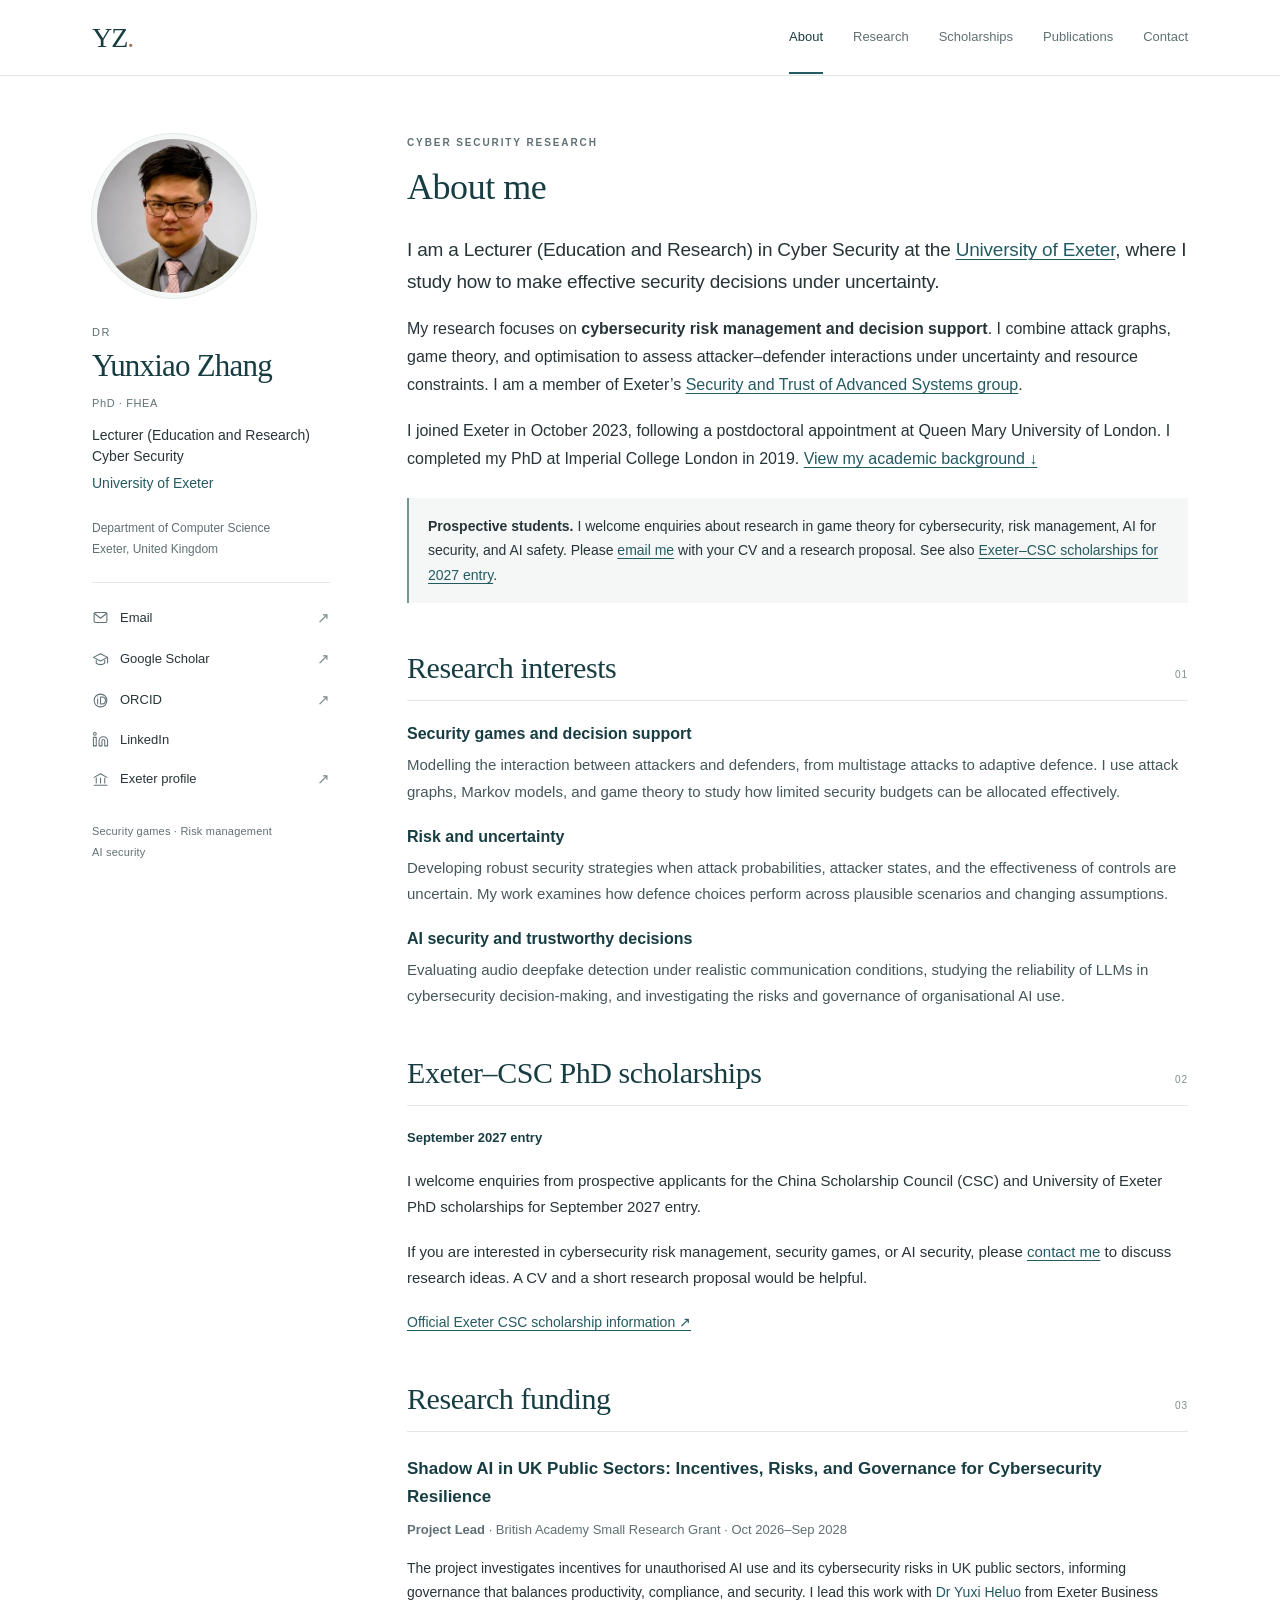
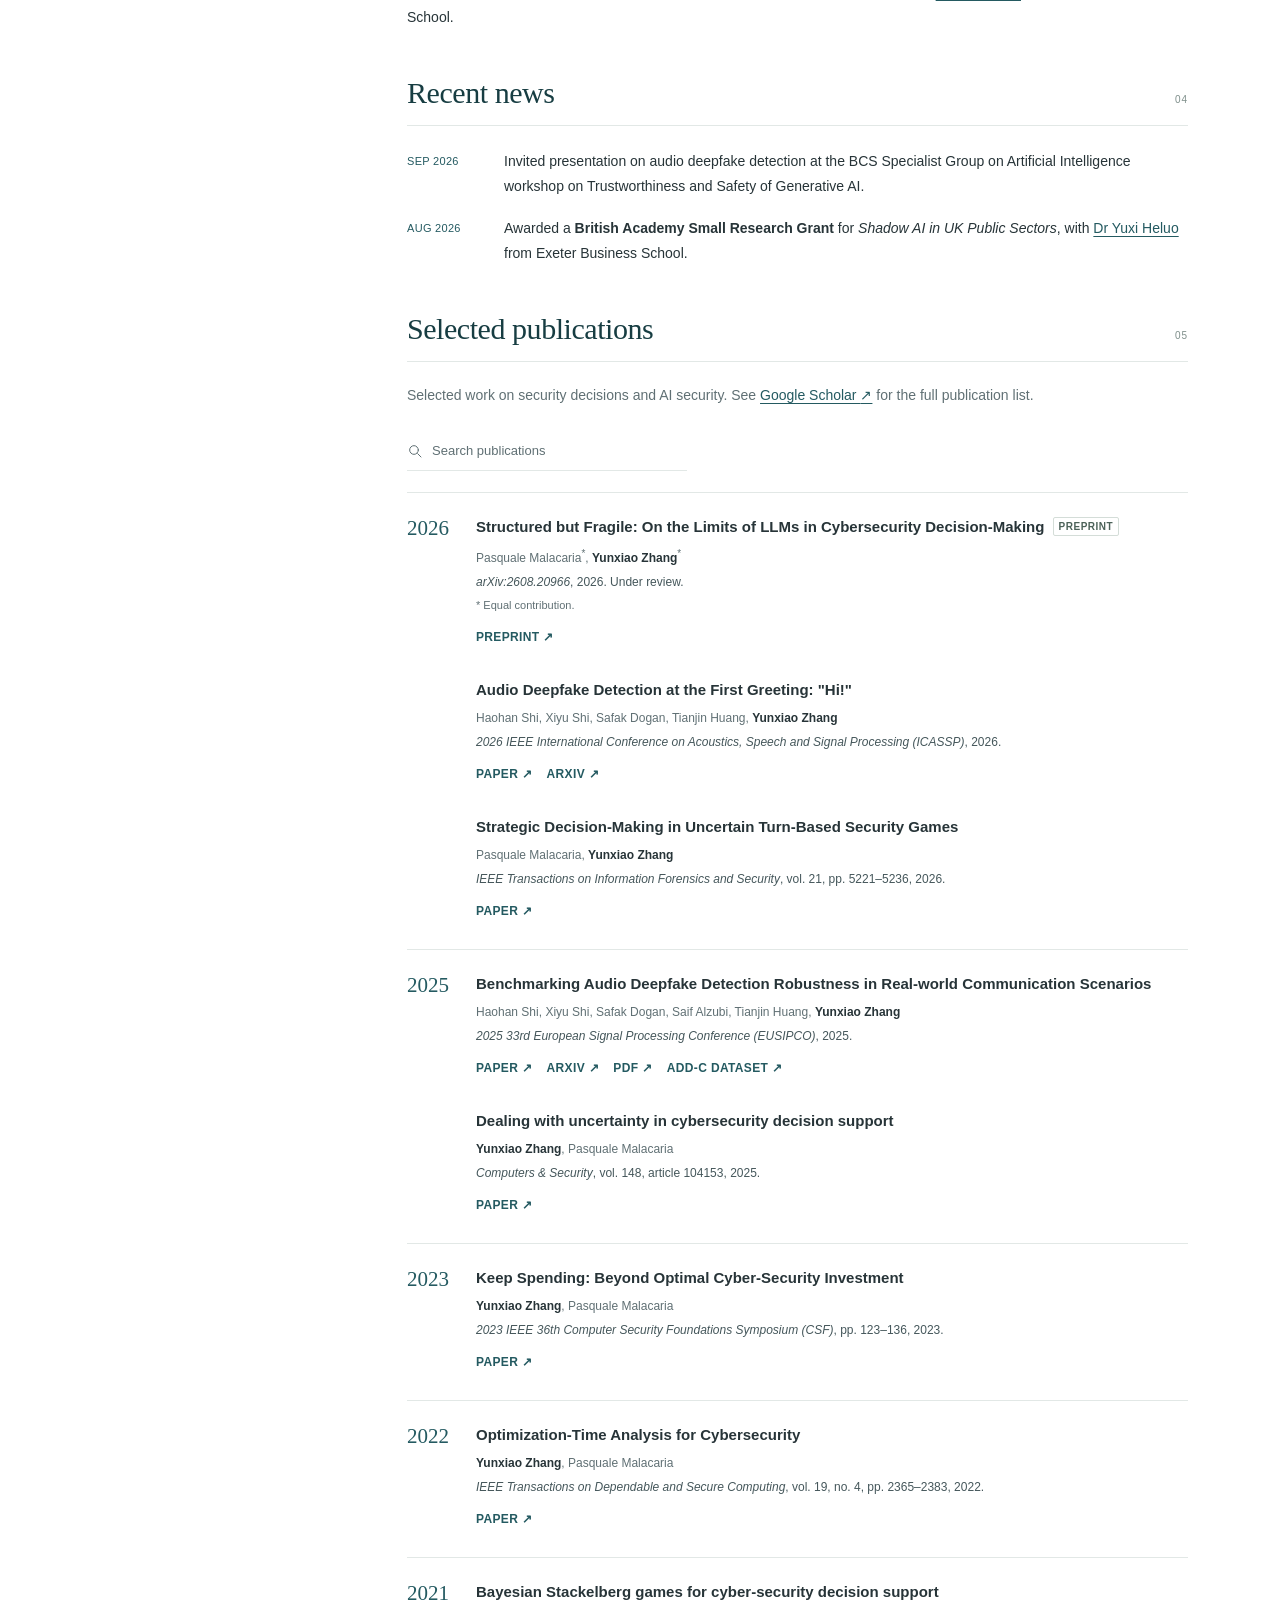
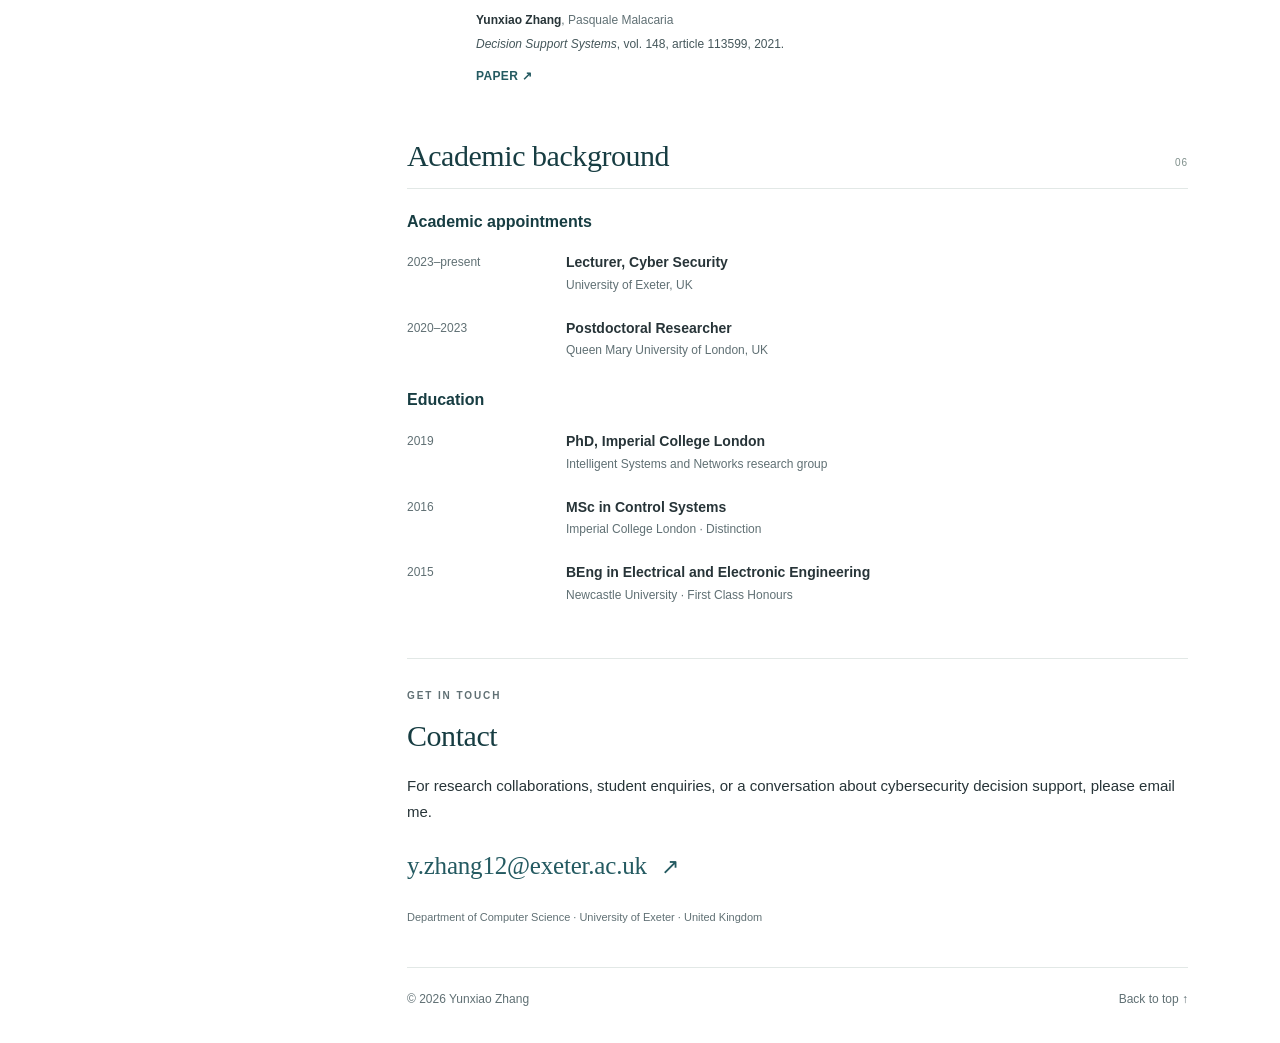
==== index.html @ 079d0d74 "update" ====
<!doctype html>
<html lang="en-GB">
<head>
  <meta charset="utf-8">
  <meta name="viewport" content="width=device-width, initial-scale=1">
  <meta name="theme-color" content="#173d42">
  <meta name="description" content="Dr Yunxiao Zhang is a Lecturer in Cyber Security at the University of Exeter. Research in security games, risk management, cybersecurity decision support, and AI security.">
  <meta property="og:title" content="Yunxiao Zhang | Cyber Security Researcher">
  <meta property="og:description" content="Security games, decision-making under uncertainty, and AI security. Lecturer in Cyber Security at the University of Exeter.">
  <meta property="og:type" content="website">
  <meta property="og:locale" content="en_GB">
  <link rel="icon" type="image/svg+xml" href="assets/favicon.svg">
  <link rel="stylesheet" href="styles.css">
  <title>Yunxiao Zhang | Cyber Security Researcher</title>
  <script type="application/ld+json">
  {"@context":"https://schema.org","@type":"Person","name":"Yunxiao Zhang","honorificPrefix":"Dr","honorificSuffix":"PhD, FHEA","jobTitle":"Lecturer (Education and Research), Cyber Security","affiliation":{"@type":"CollegeOrUniversity","name":"University of Exeter"},"sameAs":["https://experts.exeter.ac.uk/41641-yunxiao-zhang","https://scholar.google.com/citations?user=fUP41BQAAAAJ&hl=en","https://orcid.org/0000-0002-0090-1330","https://www.linkedin.com/in/yunxiao-zhang-85390817b/"]}
  </script>
  <script src="site.js" defer></script>
</head>
<body id="top">
  <a class="skip-link" href="#main">Skip to content</a>
  <header class="site-header">
    <div class="header-inner">
      <a class="wordmark" href="#top" aria-label="Yunxiao Zhang, home">YZ<span aria-hidden="true">.</span></a>
      <nav class="main-nav" aria-label="Main navigation">
        <a href="#about" aria-current="location">About</a>
        <a href="#research">Research</a>
        <a href="#scholarships">Scholarships</a>
        <a href="#publications">Publications</a>
        <a href="#contact">Contact</a>
      </nav>
    </div>
  </header>

  <div class="page-layout">
    <aside class="profile" aria-label="Researcher profile">
      <div class="profile-identity">
        <img class="portrait" src="assets/yunxiao-zhang.webp" alt="Portrait of Dr Yunxiao Zhang" width="180" height="180" fetchpriority="high">
        <div>
          <p class="honorific">Dr</p>
          <h1>Yunxiao Zhang</h1>
          <p class="credentials">PhD · FHEA</p>
          <p class="role">Lecturer (Education and Research)<br>Cyber Security</p>
          <p class="affiliation"><a href="https://www.exeter.ac.uk/">University of Exeter</a></p>
        </div>
      </div>
      <p class="profile-department">Department of Computer Science<br>Exeter, United Kingdom</p>
      <div class="profile-links">
        <a href="mailto:y.zhang12@exeter.ac.uk"><svg aria-hidden="true" viewBox="0 0 24 24"><rect x="3" y="5" width="18" height="14" rx="2"/><path d="m3 6 9 7 9-7"/></svg><span>Email</span><span class="link-arrow" aria-hidden="true">↗</span></a>
        <a href="https://scholar.google.com/citations?user=fUP41BQAAAAJ&amp;hl=en"><svg aria-hidden="true" viewBox="0 0 24 24"><path d="m2 9 10-5 10 5-10 5-10-5Zm4 2v6c3 3 9 3 12 0v-6M22 9v8"/></svg><span>Google Scholar</span><span class="link-arrow" aria-hidden="true">↗</span></a>
        <a href="https://orcid.org/0000-0002-0090-1330"><svg aria-hidden="true" viewBox="0 0 24 24"><circle cx="12" cy="12" r="9"/><path d="M8 10v7m0-10v.1M12 7h2a5 5 0 0 1 0 10h-2V7Z"/></svg><span>ORCID</span><span class="link-arrow" aria-hidden="true">↗</span></a>
        <a href="https://www.linkedin.com/in/yunxiao-zhang-85390817b/"><svg aria-hidden="true" viewBox="0 0 24 24"><path d="M16 8a6 6 0 0 1 6 6v7h-4v-7a2 2 0 0 0-4 0v7h-4v-7a6 6 0 0 1 6-6Z"/><rect x="2" y="9" width="4" height="12"/><circle cx="4" cy="4" r="2"/></svg><span>LinkedIn</span></a>
        <a href="https://experts.exeter.ac.uk/41641-yunxiao-zhang"><svg aria-hidden="true" viewBox="0 0 24 24"><path d="m3 9 9-5 9 5M3 20h18M6 10v7m6-7v7m6-7v7"/></svg><span>Exeter profile</span><span class="link-arrow" aria-hidden="true">↗</span></a>
      </div>
      <p class="profile-note">Security games · Risk management<br>AI security</p>
    </aside>

    <main id="main">
      <section id="about" class="section about-section" aria-labelledby="about-title">
        <p class="eyebrow">Cyber security research</p>
        <h2 id="about-title">About me</h2>
        <p class="intro">I am a Lecturer (Education and Research) in Cyber Security at the <a href="https://www.exeter.ac.uk/">University of Exeter</a>, where I study how to make effective security decisions under uncertainty.</p>
        <p>My research focuses on <strong>cybersecurity risk management and decision support</strong>. I combine attack graphs, game theory, and optimisation to assess attacker–defender interactions under uncertainty and resource constraints. I am a member of Exeter’s <a href="https://computerscience.exeter.ac.uk/cyber-security/">Security and Trust of Advanced Systems group</a>.</p>
        <p>I joined Exeter in October 2023, following a postdoctoral appointment at Queen Mary University of London. I completed my PhD at Imperial College London in 2019. <a href="#background">View my academic background <span aria-hidden="true">↓</span></a></p>
        <p class="student-note"><strong>Prospective students.</strong> I welcome enquiries about research in game theory for cybersecurity, risk management, AI for security, and AI safety. Please <a href="mailto:y.zhang12@exeter.ac.uk">email me</a> with your CV and a research proposal. See also <a href="#scholarships">Exeter–CSC scholarships for 2027 entry</a>.</p>
      </section>

      <section id="research" class="section" aria-labelledby="research-title">
        <div class="section-heading"><h2 id="research-title">Research interests</h2><span class="section-number" aria-hidden="true">01</span></div>
        <div class="research-item">
          <h3>Security games and decision support</h3>
          <p>Modelling the interaction between attackers and defenders, from multistage attacks to adaptive defence. I use attack graphs, Markov models, and game theory to study how limited security budgets can be allocated effectively.</p>
        </div>
        <div class="research-item">
          <h3>Risk and uncertainty</h3>
          <p>Developing robust security strategies when attack probabilities, attacker states, and the effectiveness of controls are uncertain. My work examines how defence choices perform across plausible scenarios and changing assumptions.</p>
        </div>
        <div class="research-item">
          <h3>AI security and trustworthy decisions</h3>
          <p>Evaluating audio deepfake detection under realistic communication conditions, studying the reliability of LLMs in cybersecurity decision-making, and investigating the risks and governance of organisational AI use.</p>
        </div>
      </section>

      <section id="scholarships" class="section" aria-labelledby="scholarships-title">
        <div class="section-heading"><h2 id="scholarships-title">Exeter–CSC PhD scholarships</h2><span class="section-number" aria-hidden="true">02</span></div>
        <p class="scholarship-status"><strong>September 2027 entry</strong></p>
        <p>I welcome enquiries from prospective applicants for the China Scholarship Council (CSC) and University of Exeter PhD scholarships for September 2027 entry.</p>
        <p>If you are interested in cybersecurity risk management, security games, or AI security, please <a href="mailto:y.zhang12@exeter.ac.uk">contact me</a> to discuss research ideas. A CV and a short research proposal would be helpful.</p>
        <p><a class="scholarship-link" href="https://www.exeter.ac.uk/study/pg-research/csc-scholarships/">Official Exeter CSC scholarship information <span aria-hidden="true">↗</span></a></p>
      </section>

      <section id="funding" class="section" aria-labelledby="funding-title">
        <div class="section-heading"><h2 id="funding-title">Research funding</h2><span class="section-number" aria-hidden="true">03</span></div>
        <article class="funding-project">
          <h3>Shadow AI in UK Public Sectors: Incentives, Risks, and Governance for Cybersecurity Resilience</h3>
          <p class="funding-role"><strong>Project Lead</strong> · British Academy Small Research Grant · Oct 2026–Sep 2028</p>
          <p>The project investigates incentives for unauthorised AI use and its cybersecurity risks in UK public sectors, informing governance that balances productivity, compliance, and security. I lead this work with <a href="https://experts.exeter.ac.uk/42926-yuxi-heluo">Dr Yuxi Heluo</a> from Exeter Business School.</p>
        </article>
      </section>

      <section id="news" class="section" aria-labelledby="news-title">
        <div class="section-heading"><h2 id="news-title">Recent news</h2><span class="section-number" aria-hidden="true">04</span></div>
        <ul class="news-list">
          <li><time datetime="2026-09">Sep 2026</time><p>Invited presentation on audio deepfake detection at the BCS Specialist Group on Artificial Intelligence workshop on Trustworthiness and Safety of Generative AI.</p></li>
          <li><time datetime="2026-08">Aug 2026</time><p>Awarded a <strong>British Academy Small Research Grant</strong> for <em>Shadow AI in UK Public Sectors</em>, with <a href="https://experts.exeter.ac.uk/42926-yuxi-heluo">Dr Yuxi Heluo</a> from Exeter Business School.</p></li>
        </ul>
      </section>

      <section id="publications" class="section" aria-labelledby="publications-title">
        <div class="section-heading"><h2 id="publications-title">Selected publications</h2><span class="section-number" aria-hidden="true">05</span></div>
        <p class="section-intro">Selected work on security decisions and AI security. See <a href="https://scholar.google.com/citations?user=fUP41BQAAAAJ&amp;hl=en">Google Scholar <span aria-hidden="true">↗</span></a> for the full publication list.</p>
        <div class="publication-tools" hidden>
          <label class="publication-search"><svg aria-hidden="true" viewBox="0 0 24 24"><circle cx="10.5" cy="10.5" r="6.5"/><path d="m16 16 5 5"/></svg><span class="sr-only">Search publications</span><input id="publication-search" type="search" placeholder="Search publications" autocomplete="off"></label>
        </div>
        <p id="publication-status" class="sr-only" role="status" aria-live="polite"></p>
        <div id="publication-list">
          <!-- PUBLICATIONS_START -->
          <div class="publication-year" aria-labelledby="year-2026">
            <h3 id="year-2026">2026</h3>
            <div class="year-papers">
            <article class="publication" data-topics="decisions ai">
              <h4><a href="https://arxiv.org/abs/2608.20966">Structured but Fragile: On the Limits of LLMs in Cybersecurity Decision-Making</a> <span class="preprint-label">Preprint</span></h4>
              <p>Pasquale Malacaria<sup aria-label="equal contribution">*</sup>, <strong>Yunxiao Zhang</strong><sup aria-label="equal contribution">*</sup></p>
              <p class="venue"><em>arXiv:2608.20966</em>, 2026. Under review.</p>
              <p class="contribution-note">* Equal contribution.</p>
              <div class="publication-links"><a href="https://arxiv.org/abs/2608.20966">Preprint <span aria-hidden="true">↗</span></a></div>
            </article>
            <article class="publication" data-topics="ai">
              <h4><a href="https://doi.org/10.1109/ICASSP55912.2026.11463587">Audio Deepfake Detection at the First Greeting: &quot;Hi!&quot;</a></h4>
              <p>Haohan Shi, Xiyu Shi, Safak Dogan, Tianjin Huang, <strong>Yunxiao Zhang</strong></p>
              <p class="venue"><em>2026 IEEE International Conference on Acoustics, Speech and Signal Processing (ICASSP)</em>, 2026.</p>
              <div class="publication-links"><a href="https://doi.org/10.1109/ICASSP55912.2026.11463587">Paper <span aria-hidden="true">↗</span></a><a href="https://arxiv.org/abs/2601.19573">arXiv <span aria-hidden="true">↗</span></a></div>
            </article>
            <article class="publication" data-topics="decisions">
              <h4><a href="https://doi.org/10.1109/TIFS.2026.3698586">Strategic Decision-Making in Uncertain Turn-Based Security Games</a></h4>
              <p>Pasquale Malacaria, <strong>Yunxiao Zhang</strong></p>
              <p class="venue"><em>IEEE Transactions on Information Forensics and Security</em>, vol. 21, pp. 5221–5236, 2026.</p>
              <div class="publication-links"><a href="https://doi.org/10.1109/TIFS.2026.3698586">Paper <span aria-hidden="true">↗</span></a></div>
            </article>
            </div>
          </div>
          <div class="publication-year" aria-labelledby="year-2025">
            <h3 id="year-2025">2025</h3>
            <div class="year-papers">
            <article class="publication" data-topics="ai">
              <h4><a href="https://doi.org/10.23919/EUSIPCO63237.2025.11226601">Benchmarking Audio Deepfake Detection Robustness in Real-world Communication Scenarios</a></h4>
              <p>Haohan Shi, Xiyu Shi, Safak Dogan, Saif Alzubi, Tianjin Huang, <strong>Yunxiao Zhang</strong></p>
              <p class="venue"><em>2025 33rd European Signal Processing Conference (EUSIPCO)</em>, 2025.</p>
              <div class="publication-links"><a href="https://doi.org/10.23919/EUSIPCO63237.2025.11226601">Paper <span aria-hidden="true">↗</span></a><a href="https://arxiv.org/abs/2504.12423">arXiv <span aria-hidden="true">↗</span></a><a href="https://eusipco2025.org/wp-content/uploads/pdfs/0000566.pdf">PDF <span aria-hidden="true">↗</span></a><a href="https://www.kaggle.com/datasets/anthoneys/add-caudio-deepfake-detection-communication">ADD-C dataset <span aria-hidden="true">↗</span></a></div>
            </article>
            <article class="publication" data-topics="decisions">
              <h4><a href="https://doi.org/10.1016/j.cose.2024.104153">Dealing with uncertainty in cybersecurity decision support</a></h4>
              <p><strong>Yunxiao Zhang</strong>, Pasquale Malacaria</p>
              <p class="venue"><em>Computers &amp; Security</em>, vol. 148, article 104153, 2025.</p>
              <div class="publication-links"><a href="https://doi.org/10.1016/j.cose.2024.104153">Paper <span aria-hidden="true">↗</span></a></div>
            </article>
            </div>
          </div>
          <div class="publication-year" aria-labelledby="year-2023">
            <h3 id="year-2023">2023</h3>
            <div class="year-papers">
            <article class="publication" data-topics="decisions">
              <h4><a href="https://doi.org/10.1109/CSF57540.2023.00024">Keep Spending: Beyond Optimal Cyber-Security Investment</a></h4>
              <p><strong>Yunxiao Zhang</strong>, Pasquale Malacaria</p>
              <p class="venue"><em>2023 IEEE 36th Computer Security Foundations Symposium (CSF)</em>, pp. 123–136, 2023.</p>
              <div class="publication-links"><a href="https://doi.org/10.1109/CSF57540.2023.00024">Paper <span aria-hidden="true">↗</span></a></div>
            </article>
            </div>
          </div>
          <div class="publication-year" aria-labelledby="year-2022">
            <h3 id="year-2022">2022</h3>
            <div class="year-papers">
            <article class="publication" data-topics="decisions">
              <h4><a href="https://doi.org/10.1109/TDSC.2021.3055981">Optimization-Time Analysis for Cybersecurity</a></h4>
              <p><strong>Yunxiao Zhang</strong>, Pasquale Malacaria</p>
              <p class="venue"><em>IEEE Transactions on Dependable and Secure Computing</em>, vol. 19, no. 4, pp. 2365–2383, 2022.</p>
              <div class="publication-links"><a href="https://doi.org/10.1109/TDSC.2021.3055981">Paper <span aria-hidden="true">↗</span></a></div>
            </article>
            </div>
          </div>
          <div class="publication-year" aria-labelledby="year-2021">
            <h3 id="year-2021">2021</h3>
            <div class="year-papers">
            <article class="publication" data-topics="decisions">
              <h4><a href="https://doi.org/10.1016/j.dss.2021.113599">Bayesian Stackelberg games for cyber-security decision support</a></h4>
              <p><strong>Yunxiao Zhang</strong>, Pasquale Malacaria</p>
              <p class="venue"><em>Decision Support Systems</em>, vol. 148, article 113599, 2021.</p>
              <div class="publication-links"><a href="https://doi.org/10.1016/j.dss.2021.113599">Paper <span aria-hidden="true">↗</span></a></div>
            </article>
            </div>
          </div>
          <!-- PUBLICATIONS_END -->
        </div>
        <p id="publication-empty" class="empty-state" hidden>No publications match your search. Try another term.</p>
      </section>

      <section id="background" class="section" aria-labelledby="background-title">
        <div class="section-heading"><h2 id="background-title">Academic background</h2><span class="section-number" aria-hidden="true">06</span></div>
        <h3 class="background-subheading">Academic appointments</h3>
        <dl class="academic-timeline">
          <div><dt>2023–present</dt><dd><strong>Lecturer, Cyber Security</strong><span>University of Exeter, UK</span></dd></div>
          <div><dt>2020–2023</dt><dd><strong>Postdoctoral Researcher</strong><span>Queen Mary University of London, UK</span></dd></div>
        </dl>
        <h3 class="background-subheading">Education</h3>
        <dl class="academic-timeline">
          <div><dt>2019</dt><dd><strong>PhD, Imperial College London</strong><span>Intelligent Systems and Networks research group</span></dd></div>
          <div><dt>2016</dt><dd><strong>MSc in Control Systems</strong><span>Imperial College London · Distinction</span></dd></div>
          <div><dt>2015</dt><dd><strong>BEng in Electrical and Electronic Engineering</strong><span>Newcastle University · First Class Honours</span></dd></div>
        </dl>
      </section>

      <section id="contact" class="section contact-section" aria-labelledby="contact-title">
        <p class="eyebrow">Get in touch</p>
        <h2 id="contact-title">Contact</h2>
        <p>For research collaborations, student enquiries, or a conversation about cybersecurity decision support, please email me.</p>
        <a class="contact-email" href="mailto:y.zhang12@exeter.ac.uk">y.zhang12@exeter.ac.uk <span aria-hidden="true">↗</span></a>
        <p class="contact-location">Department of Computer Science · University of Exeter · United Kingdom</p>
      </section>
      <footer class="site-footer"><span>© 2026 Yunxiao Zhang</span><a href="#top">Back to top <span aria-hidden="true">↑</span></a></footer>
    </main>
  </div>
</body>
</html>
---- styles.css ----
:root{--ink:#273438;--muted:#607074;--accent:#245a61;--accent-dark:#173d42;--paper:#fff;--soft:#f4f7f6;--line:#e2e8e6;--serif:Georgia,"Times New Roman",serif;--sans:Inter,-apple-system,BlinkMacSystemFont,"Segoe UI",sans-serif;--header-height:76px}
*{box-sizing:border-box}html{scroll-behavior:smooth;scroll-padding-top:110px}body{margin:0;background:var(--paper);color:var(--ink);font-family:var(--sans);font-size:16px;line-height:1.75;-webkit-font-smoothing:antialiased}a{color:var(--accent);text-decoration-thickness:1px;text-underline-offset:3px}a:hover{color:var(--accent-dark);text-decoration:underline}button,input{font:inherit}button{cursor:pointer}a:focus-visible,button:focus-visible,input:focus-visible{outline:3px solid #bd7243;outline-offset:4px;border-radius:3px}svg{width:19px;height:19px;fill:none;stroke:currentColor;stroke-width:1.5;stroke-linecap:round;stroke-linejoin:round;flex-shrink:0}p{margin:0 0 18px}strong{font-weight:600}h1,h2,h3{color:var(--accent-dark);line-height:1.3}h1,h2{font-family:var(--serif);font-weight:400}h1{font-size:31px;letter-spacing:-.8px;margin:0 0 12px}h2{font-size:30px;letter-spacing:-.45px;margin:0}h3{font-size:16px;font-weight:600;margin:0 0 7px}::selection{background:#dbe9e3;color:var(--accent-dark)}[hidden]{display:none!important}.sr-only{position:absolute;width:1px;height:1px;padding:0;margin:-1px;overflow:hidden;clip:rect(0,0,0,0);white-space:nowrap;border:0}.skip-link{position:fixed;top:10px;left:20px;z-index:20;padding:8px 14px;background:#fff;transform:translateY(-160%);box-shadow:0 1px 6px #aaa}.skip-link:focus{transform:translateY(0)}
.site-header{height:var(--header-height);border-bottom:1px solid var(--line);background:rgba(255,255,255,.97);position:sticky;top:0;z-index:10}.header-inner{max-width:1160px;padding:0 32px;margin:auto;display:flex;align-items:center;justify-content:space-between;height:100%}.wordmark{font-family:var(--serif);font-size:28px;color:var(--accent-dark);text-decoration:none;letter-spacing:-1px}.wordmark span{color:#a57553}.main-nav{display:flex;gap:30px;height:100%;align-items:center}.main-nav a{font-size:13px;font-weight:500;color:var(--muted);text-decoration:none;position:relative;padding:8px 0}.main-nav a:hover,.main-nav a[aria-current]{color:var(--accent-dark)}.main-nav a[aria-current]::after{content:"";position:absolute;bottom:-17px;left:0;right:0;height:2px;background:var(--accent)}
.page-layout{max-width:1160px;padding:58px 32px 0;margin:auto;display:grid;grid-template-columns:238px minmax(0,1fr);column-gap:77px;align-items:start}.profile{position:sticky;top:122px}.portrait{display:block;width:164px;height:164px;object-fit:cover;border-radius:50%;margin:0 0 25px;border:5px solid var(--soft);outline:1px solid var(--line)}.honorific{text-transform:uppercase;letter-spacing:1.6px;font-size:11px;color:var(--muted);margin:0 0 4px}.role{font-size:14px;line-height:1.55;margin:0 0 3px;font-weight:500}.affiliation{font-size:14px;margin:0}.affiliation a{text-decoration:none}.profile-department{margin:22px 0 21px;font-size:12px;line-height:1.8;color:var(--muted)}.profile-links{border-top:1px solid var(--line);padding-top:15px;display:grid;gap:1px}.profile-links a{display:flex;align-items:center;gap:11px;padding:7px 0;font-size:13px;color:var(--ink);text-decoration:none}.profile-links a:hover{color:var(--accent);text-decoration:underline}.profile-links svg{color:var(--muted);width:17px;height:17px}.link-arrow{margin-left:auto;font-size:15px;color:#7d8e8c}.profile-note{font-size:11px;letter-spacing:.2px;color:var(--muted);margin:21px 0 0;line-height:1.9}
main{min-width:0}.section{margin-bottom:44px;scroll-margin-top:8px}.about-section{margin-bottom:45px}.eyebrow{text-transform:uppercase;font-size:10px;letter-spacing:1.9px;font-weight:600;color:var(--muted);margin:0 0 12px}.about-section h2{font-size:36px;margin:0 0 24px}.intro{font-size:19px;line-height:1.65;letter-spacing:-.2px}.student-note{font-size:14px;line-height:1.75;background:var(--soft);border-left:2px solid #74988d;padding:16px 19px;margin:25px 0 0}.section-heading{display:flex;justify-content:space-between;align-items:baseline;border-bottom:1px solid var(--line);padding-bottom:13px;margin-bottom:23px}.section-number{font-size:10px;color:#7f8f8b;letter-spacing:1px}.research-item{margin-bottom:22px}.research-item p{font-size:15px;margin-bottom:0;color:#45575b}.news-list{list-style:none;margin:0;padding:0}.news-list li{display:grid;grid-template-columns:78px minmax(0,1fr);gap:19px;margin:0 0 18px}.news-list time{font-size:11px;letter-spacing:.3px;text-transform:uppercase;color:var(--accent);padding-top:3px;white-space:nowrap}.news-list p{font-size:14px;line-height:1.75;margin:0}.section-intro{font-size:14px;color:var(--muted);margin-top:-2px;margin-bottom:24px}
.publication-tools{margin-bottom:21px}.publication-search{display:flex;align-items:center;gap:9px;border-bottom:1px solid var(--line);max-width:280px;padding:6px 0;color:var(--muted)}.publication-search svg{width:16px;height:16px}.publication-search input{border:0;padding:2px 0;background:transparent;min-width:0;width:100%;font-size:12px;color:var(--ink);border-radius:0}.publication-search input::placeholder{color:var(--muted);opacity:1}.publication-year{display:grid;grid-template-columns:49px minmax(0,1fr);gap:20px;border-top:1px solid var(--line);padding-top:22px;margin-top:22px}.publication-year:first-child{margin-top:0}.publication-year>h3{font-family:var(--serif);font-size:21px;font-weight:400;color:var(--accent);margin:0;position:relative;top:0}.publication{margin-bottom:25px}.publication:last-child{margin-bottom:0}.publication h4{font-size:15px;line-height:1.6;font-weight:600;margin:0 0 6px}.publication h4 a{color:var(--ink);text-decoration:none}.publication h4 a:hover{color:var(--accent);text-decoration:underline}.publication p{font-size:12px;line-height:1.75;margin:0 0 3px;color:var(--muted)}.publication p strong{color:var(--ink)}.publication .venue{font-size:12px;color:#45575b}.publication-links{display:flex;flex-wrap:wrap;gap:14px;margin-top:7px}.publication-links a{font-size:10px;letter-spacing:.7px;text-transform:uppercase;font-weight:600;text-decoration:none}.publication-links a:hover{text-decoration:underline}.preprint-label{display:inline-block;font-size:9px;letter-spacing:.5px;text-transform:uppercase;border:1px solid #d4ddd8;color:#4c6259;border-radius:2px;line-height:1.5;padding:1px 5px;vertical-align:2px;margin-left:4px;white-space:nowrap}.empty-state{color:var(--muted);font-size:14px;padding:22px 0}
#teaching p{font-size:15px}.service-list{margin:0}.service-list>div{display:grid;grid-template-columns:140px minmax(0,1fr);gap:18px;margin-bottom:16px;font-size:14px}.service-list dt{color:var(--muted);font-size:12px;padding-top:2px}.service-list dd{margin:0}.contact-section{padding-top:28px;border-top:1px solid var(--line);margin-top:52px;margin-bottom:39px}.contact-section h2{margin-bottom:18px}.contact-section>p:not(.eyebrow){font-size:15px}.contact-email{font-family:var(--serif);font-size:25px;text-decoration:none;letter-spacing:-.2px;overflow-wrap:anywhere}.contact-email span{font-family:var(--sans);font-size:22px;margin-left:8px}.contact-section .contact-location{font-size:11px!important;color:var(--muted);margin-top:21px}.site-footer{border-top:1px solid var(--line);padding:21px 0 33px;display:flex;justify-content:space-between;align-items:center;gap:16px;font-size:10px;color:var(--muted)}.site-footer a{color:var(--muted);text-decoration:none}.site-footer a:hover{text-decoration:underline}
@media(min-width:1500px){.header-inner,.page-layout{max-width:1220px}.page-layout{column-gap:94px;grid-template-columns:252px minmax(0,1fr)}}
@media(max-width:950px){.page-layout{grid-template-columns:208px minmax(0,1fr);column-gap:42px;padding-top:42px}.header-inner{padding:0 28px}.page-layout{padding-left:28px;padding-right:28px}h1{font-size:28px}.main-nav{gap:23px}.service-list>div{grid-template-columns:110px minmax(0,1fr)}}
@media(max-width:700px){:root{--header-height:65px}body{font-size:15px;line-height:1.8}html{scroll-padding-top:88px}.header-inner{padding:0 21px}.wordmark{font-size:25px}.main-nav{gap:17px}.main-nav a{font-size:11px}.main-nav a[aria-current]::after{bottom:-16px}.main-nav a[href="#teaching"]{display:none}.page-layout{display:block;padding:32px 23px 0}.profile{position:static;padding-bottom:27px;margin-bottom:31px;border-bottom:1px solid var(--line)}.profile-identity{display:flex;align-items:center;gap:21px}.portrait{width:108px;height:108px;border-width:3px;margin:0}.honorific{font-size:9px;margin-bottom:2px}h1{font-size:28px;letter-spacing:-.6px;margin-bottom:7px}.role{font-size:12px}.affiliation{font-size:12px}.profile-department{font-size:11px;line-height:1.65;margin:17px 0 0}.profile-links{display:flex;flex-wrap:wrap;gap:7px 20px;padding-top:15px;border:0}.profile-links a{font-size:11px;gap:6px;padding:0}.profile-links svg{width:14px;height:14px}.profile-links .link-arrow{display:none}.profile-note{display:none}.eyebrow{font-size:9px;letter-spacing:1.7px;margin-bottom:9px}.about-section h2{font-size:31px;margin-bottom:18px}.intro{font-size:18px;line-height:1.7}.section{margin-bottom:35px}h2{font-size:26px}.section-heading{padding-bottom:11px;margin-bottom:20px}.section-number{font-size:9px}.research-item p{font-size:14px}h3{font-size:15px}.student-note{font-size:13px;padding:14px 16px}.news-list li{grid-template-columns:63px minmax(0,1fr);gap:12px}.news-list time{font-size:10px}.news-list p{font-size:13px}.section-intro{font-size:13px}.publication-year{grid-template-columns:41px minmax(0,1fr);gap:12px}.publication-year>h3{font-size:19px}.publication h4{font-size:14px}.publication p,.publication .venue{font-size:11px}.publication-links a{font-size:9px}.service-list>div{display:block;margin-bottom:18px}.service-list dt{font-size:11px;margin-bottom:4px}.service-list dd{font-size:13px}.contact-section{margin-top:40px}.contact-email{font-size:23px}.contact-section>p:not(.eyebrow),#teaching p{font-size:14px}.site-footer{padding-bottom:24px;font-size:9px}}
@media(max-width:380px){.header-inner{padding:0 17px}.main-nav{gap:13px}.main-nav a{font-size:10px}.page-layout{padding-left:19px;padding-right:19px}.profile-identity{gap:16px}.portrait{width:87px;height:87px}h1{font-size:26px}.role{font-size:11px}.affiliation{font-size:11px}.contact-email{font-size:20px}}
@media(prefers-reduced-motion:reduce){html{scroll-behavior:auto}}
.scholarship-status{font-size:13px;color:var(--muted);margin-top:-2px}.scholarship-status strong{color:var(--accent-dark)}#scholarships>p:not(.scholarship-checked):not(.scholarship-status){font-size:15px}.scholarship-link{font-size:14px;font-weight:500}.scholarship-checked{font-size:12px;color:var(--muted);margin-top:5px}
@media(max-width:700px){#scholarships>p:not(.scholarship-checked):not(.scholarship-status){font-size:14px}.scholarship-status{font-size:12px}.scholarship-link{font-size:13px}}
.credentials{font-size:11px;letter-spacing:.6px;color:var(--muted);margin:-5px 0 12px}.funding-project h3{font-size:17px;line-height:1.6}.funding-role{font-size:13px;color:var(--muted);margin:9px 0 14px}.funding-details{display:flex;flex-wrap:wrap;gap:12px 30px;margin:0 0 18px}.funding-details div{display:grid;gap:2px}.funding-details dt{text-transform:uppercase;letter-spacing:.8px;font-size:10px;color:var(--muted)}.funding-details dd{margin:0;font-size:13px}.funding-project>p:last-child,.funding-context{font-size:14px}.funding-subheading{margin:29px 0 12px}.funded-project-list{list-style:none;padding:0;margin:0}.funded-project-list li{margin-bottom:19px}.funded-project-list h4{font-size:14px;line-height:1.7;font-weight:600;margin:0 0 5px}.funded-project-list p{font-size:12px;color:var(--muted);margin:0 0 2px}.funding-note{font-size:12px;color:var(--muted);margin-top:17px}.background-subheading{margin:0 0 18px}.academic-timeline{margin:0 0 29px}.academic-timeline>div{display:grid;grid-template-columns:139px minmax(0,1fr);gap:20px;margin-bottom:20px}.academic-timeline dt{font-size:12px;color:var(--muted);padding-top:2px}.academic-timeline dd{margin:0;font-size:14px}.academic-timeline dd span{display:block;font-size:12px;color:var(--muted)}.publication .contribution-note{font-size:11px}.publication sup{font-size:10px}
@media(max-width:700px){.credentials{font-size:10px;margin:-2px 0 7px}.profile-identity{align-items:flex-start}.portrait{margin-top:7px}.role{font-size:11px}.funding-project h3{font-size:15px}.funding-details{gap:12px 22px}.funding-details dd{font-size:12px}.funding-project>p:last-child,.funding-context{font-size:13px}.academic-timeline>div{display:block}.academic-timeline dt{margin-bottom:5px}.academic-timeline dd{font-size:13px}.funding-subheading{font-size:15px}}
@media(max-height:850px) and (min-width:701px){.profile-note{display:none}.portrait{width:140px;height:140px;margin-bottom:20px}.profile-department{margin:16px 0 15px}}
@media(max-height:700px) and (min-width:701px){.profile{position:static}}
.site-header{background:#fff}
.publication-links a{font-size:12px;letter-spacing:.35px;min-height:30px;display:inline-flex;align-items:center;gap:4px}.publication-search input{font-size:13px}.preprint-label{font-size:10px}.site-footer{font-size:12px}
@media(max-width:700px){.main-nav{gap:15px}.main-nav a[href="#teaching"]{display:block}.publication p,.publication .venue{font-size:12px}.publication-links a{font-size:12px;min-height:34px}.profile-links a{font-size:12px}.site-footer{font-size:12px}}
@media(max-width:380px){.main-nav{gap:10px}.main-nav a{font-size:10px}.site-footer{font-size:11px}}
@media(max-width:380px){.wordmark{display:none}.main-nav{width:100%;justify-content:space-between;gap:8px}.main-nav a{font-size:11px}}
@media print{.site-header,.publication-tools,.site-footer,.student-note{display:none!important}.page-layout{display:block;max-width:none;padding:0}.profile{position:static;border-bottom:1px solid #aaa;padding-bottom:16px;margin-bottom:25px}.profile-identity{display:flex;gap:22px;align-items:center}.portrait{width:90px;height:90px;margin:0}.profile-department,.profile-note{display:none}.profile-links{display:flex;gap:20px;border:0;padding-top:15px}.profile-links svg,.link-arrow{display:none}body{font-size:11pt;color:#000}.section{break-inside:auto}h2,h3,.section-heading{break-after:avoid}.publication,.news-list li{break-inside:avoid}a{color:#000}.publication[hidden],.publication-year[hidden]{display:block!important}}
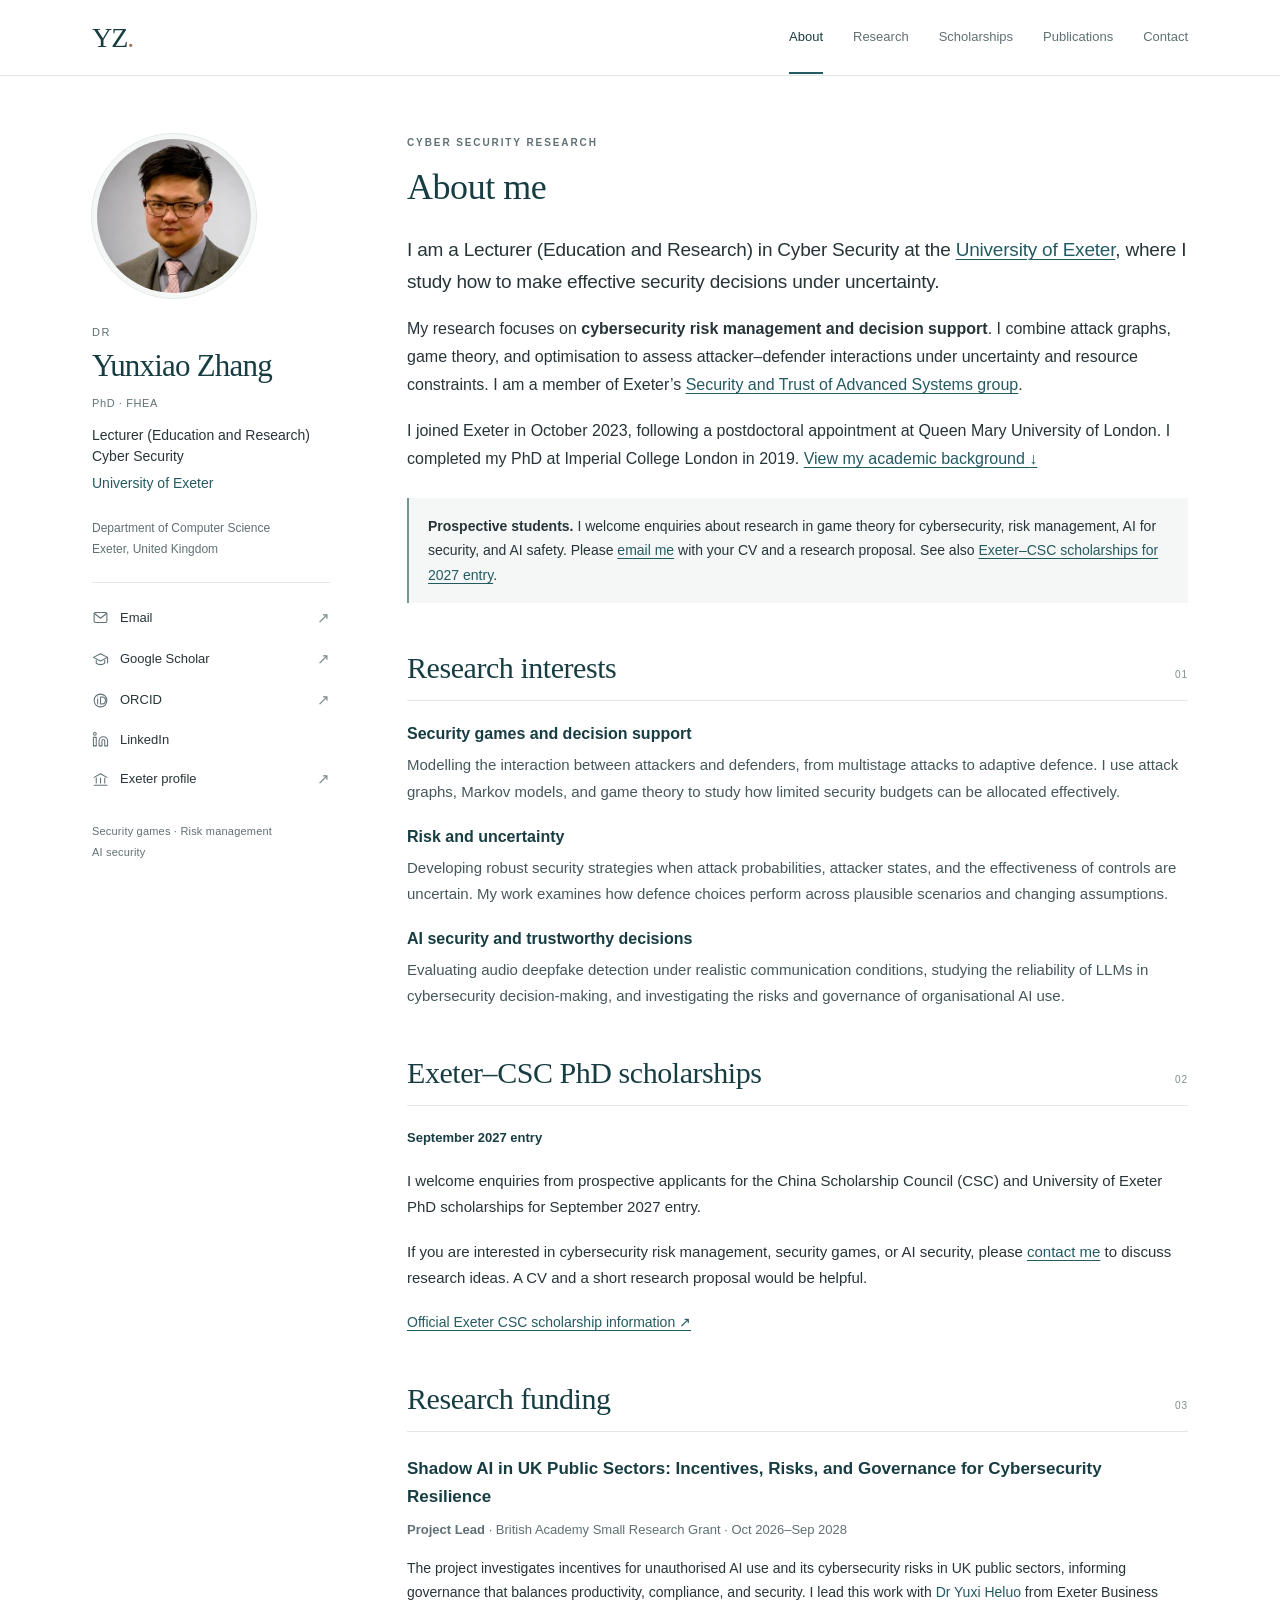
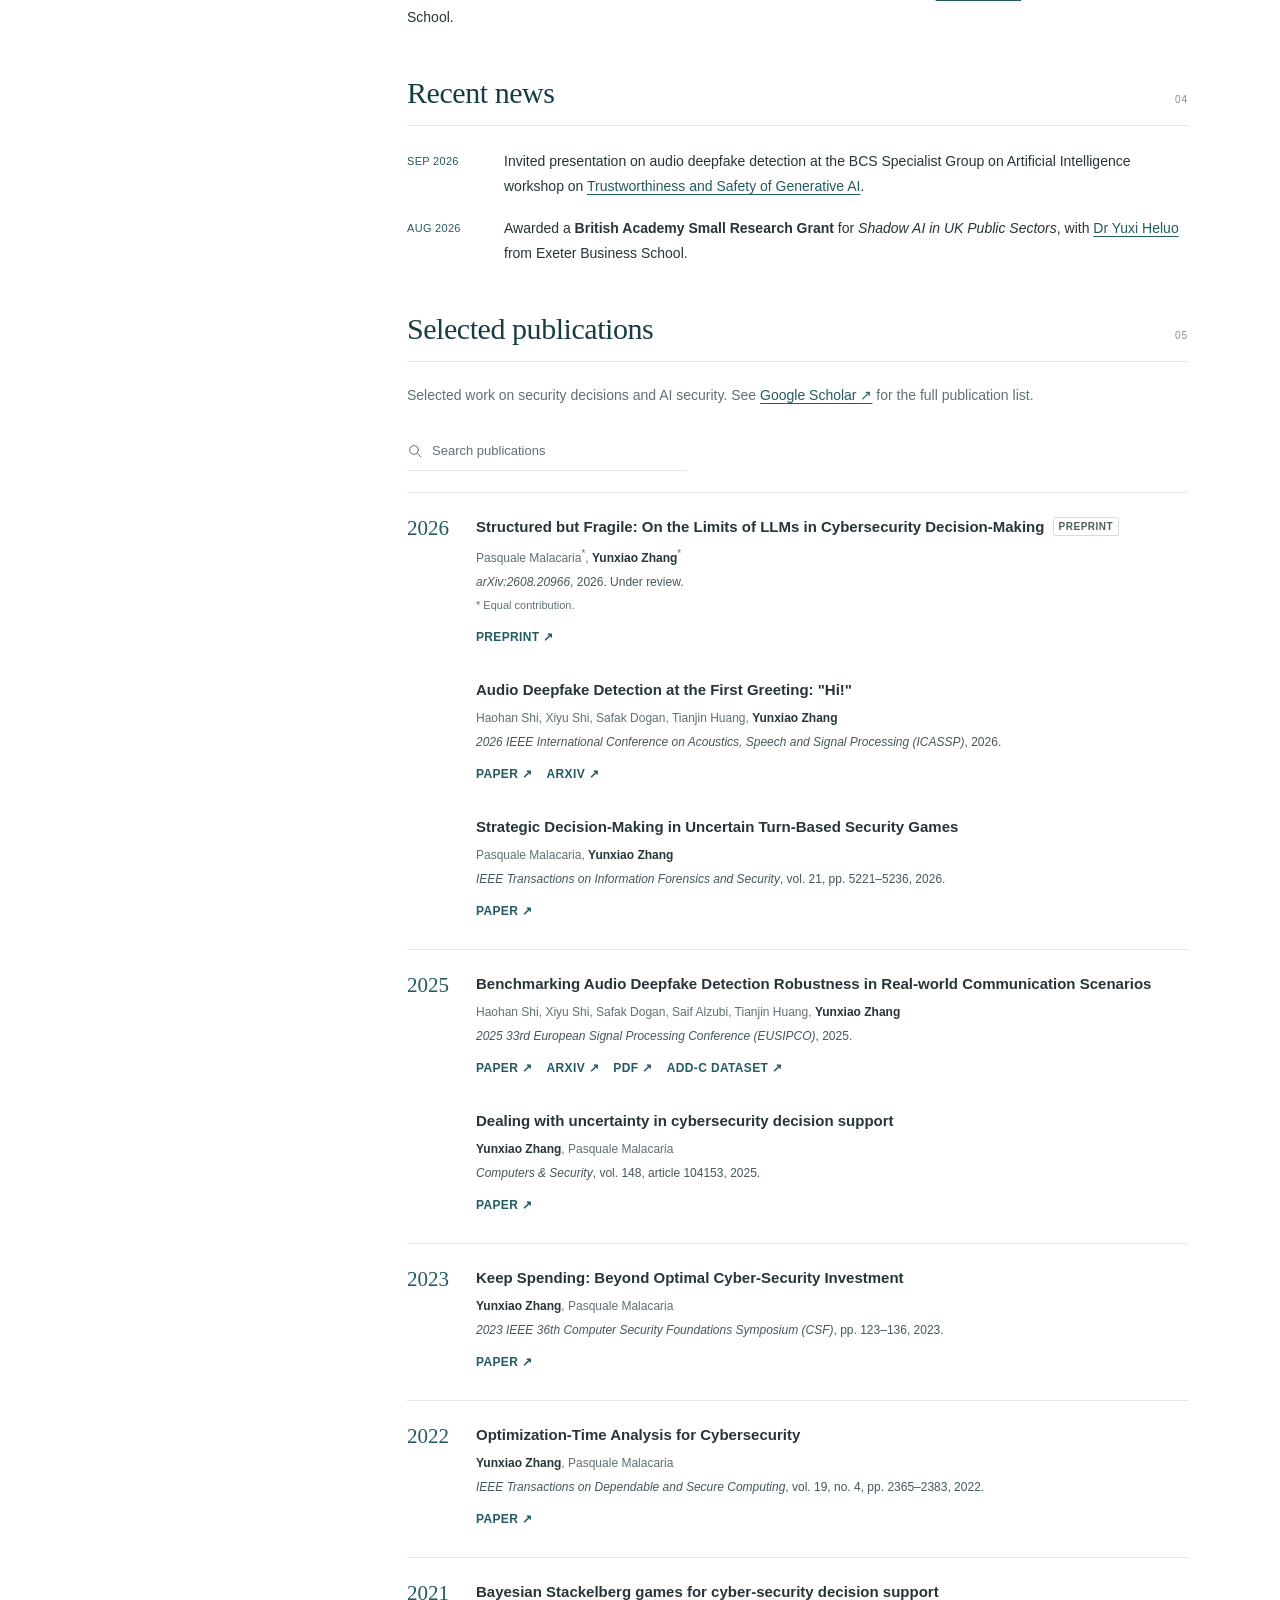
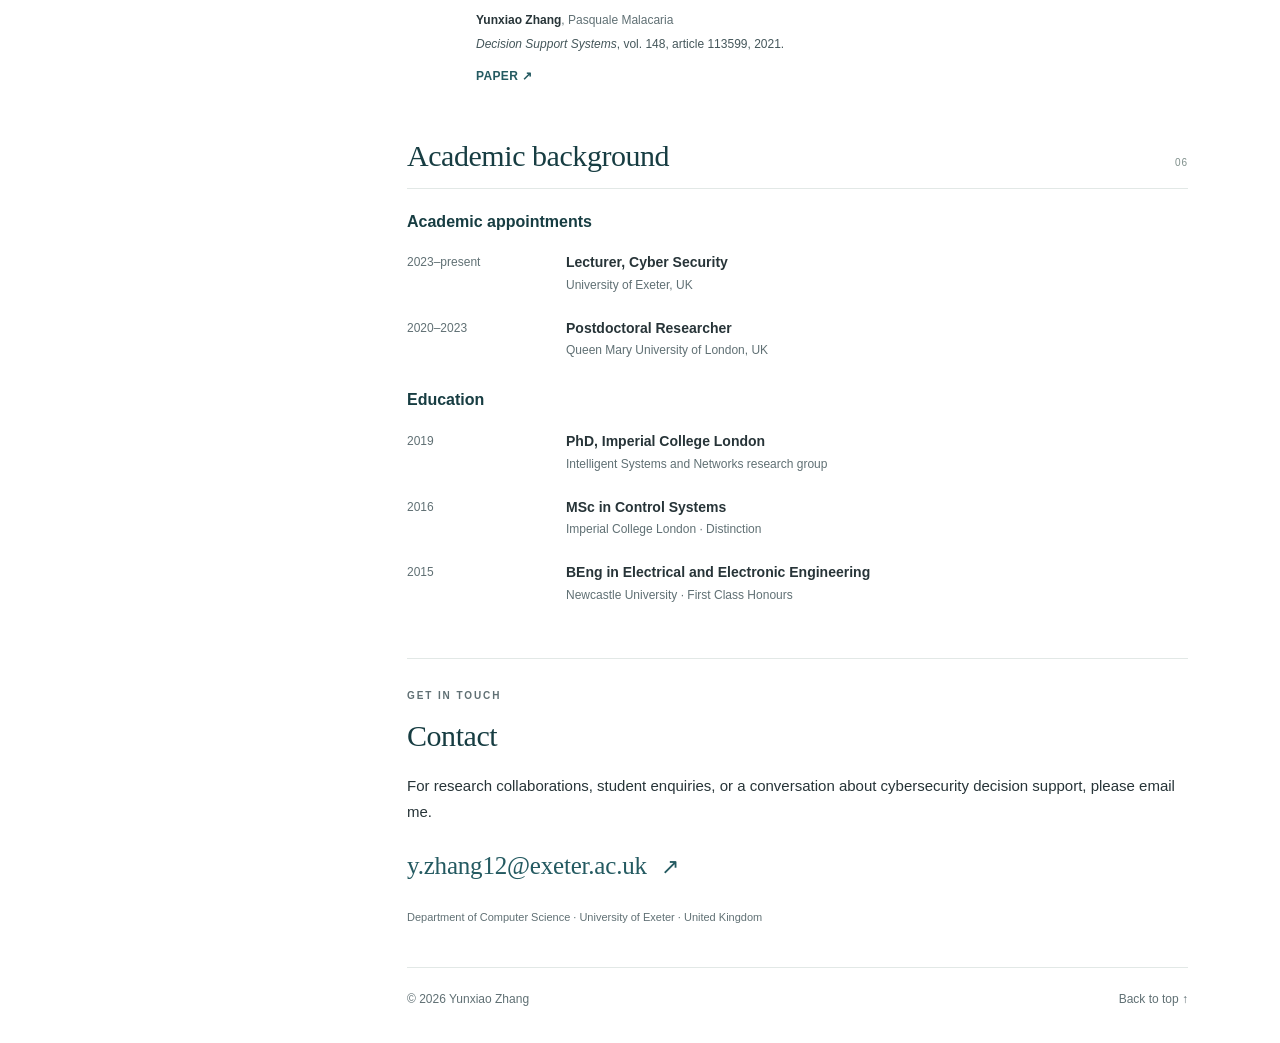
==== commit b0233d3a: "Update index.html" ====
--- a/index.html
+++ b/index.html
@@ -101,7 +101,7 @@
       <section id="news" class="section" aria-labelledby="news-title">
         <div class="section-heading"><h2 id="news-title">Recent news</h2><span class="section-number" aria-hidden="true">04</span></div>
         <ul class="news-list">
-          <li><time datetime="2026-09">Sep 2026</time><p>Invited presentation on audio deepfake detection at the BCS Specialist Group on Artificial Intelligence workshop on Trustworthiness and Safety of Generative AI.</p></li>
+          <li><time datetime="2026-09">Sep 2026</time><p>Invited presentation on audio deepfake detection at the BCS Specialist Group on Artificial Intelligence workshop on <a href="https://www.bcs-sgai.org/genai2026/?section=speakers">Trustworthiness and Safety of Generative AI</a>.</p></li>
           <li><time datetime="2026-08">Aug 2026</time><p>Awarded a <strong>British Academy Small Research Grant</strong> for <em>Shadow AI in UK Public Sectors</em>, with <a href="https://experts.exeter.ac.uk/42926-yuxi-heluo">Dr Yuxi Heluo</a> from Exeter Business School.</p></li>
         </ul>
       </section>
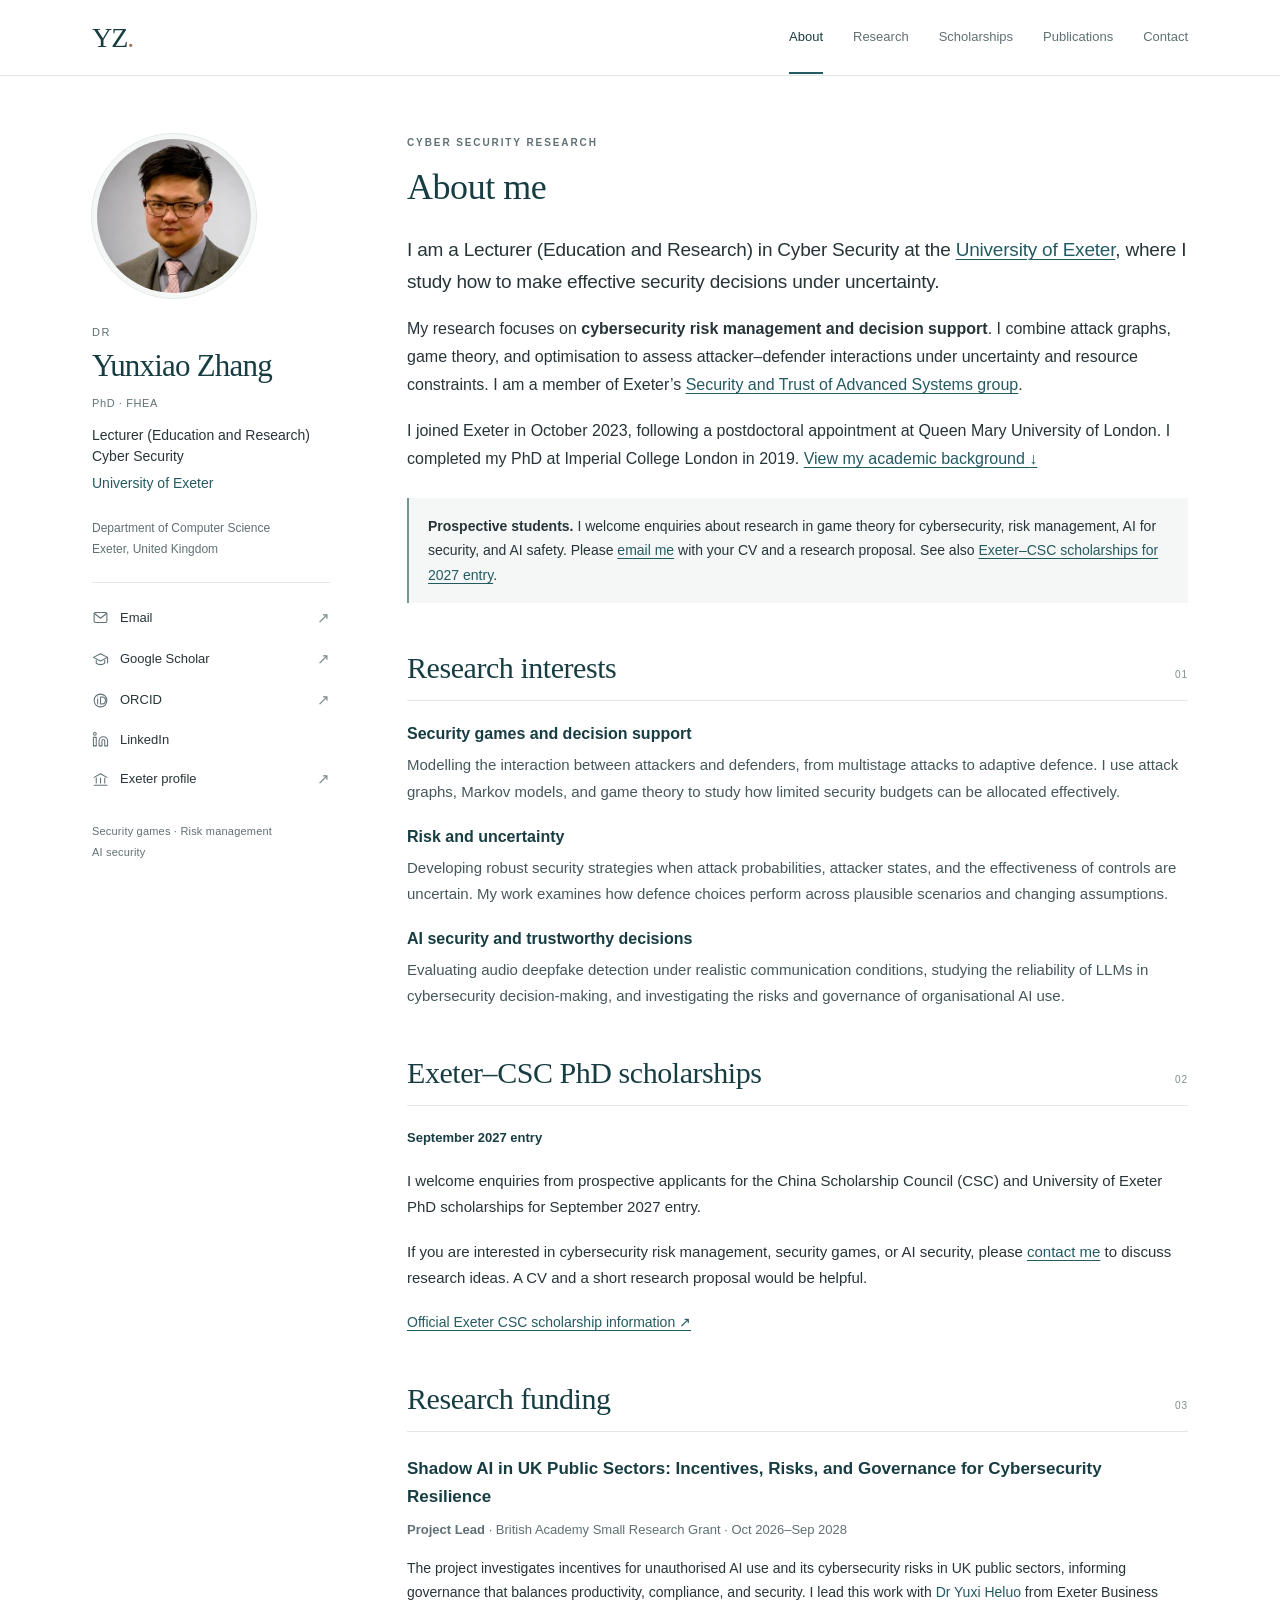
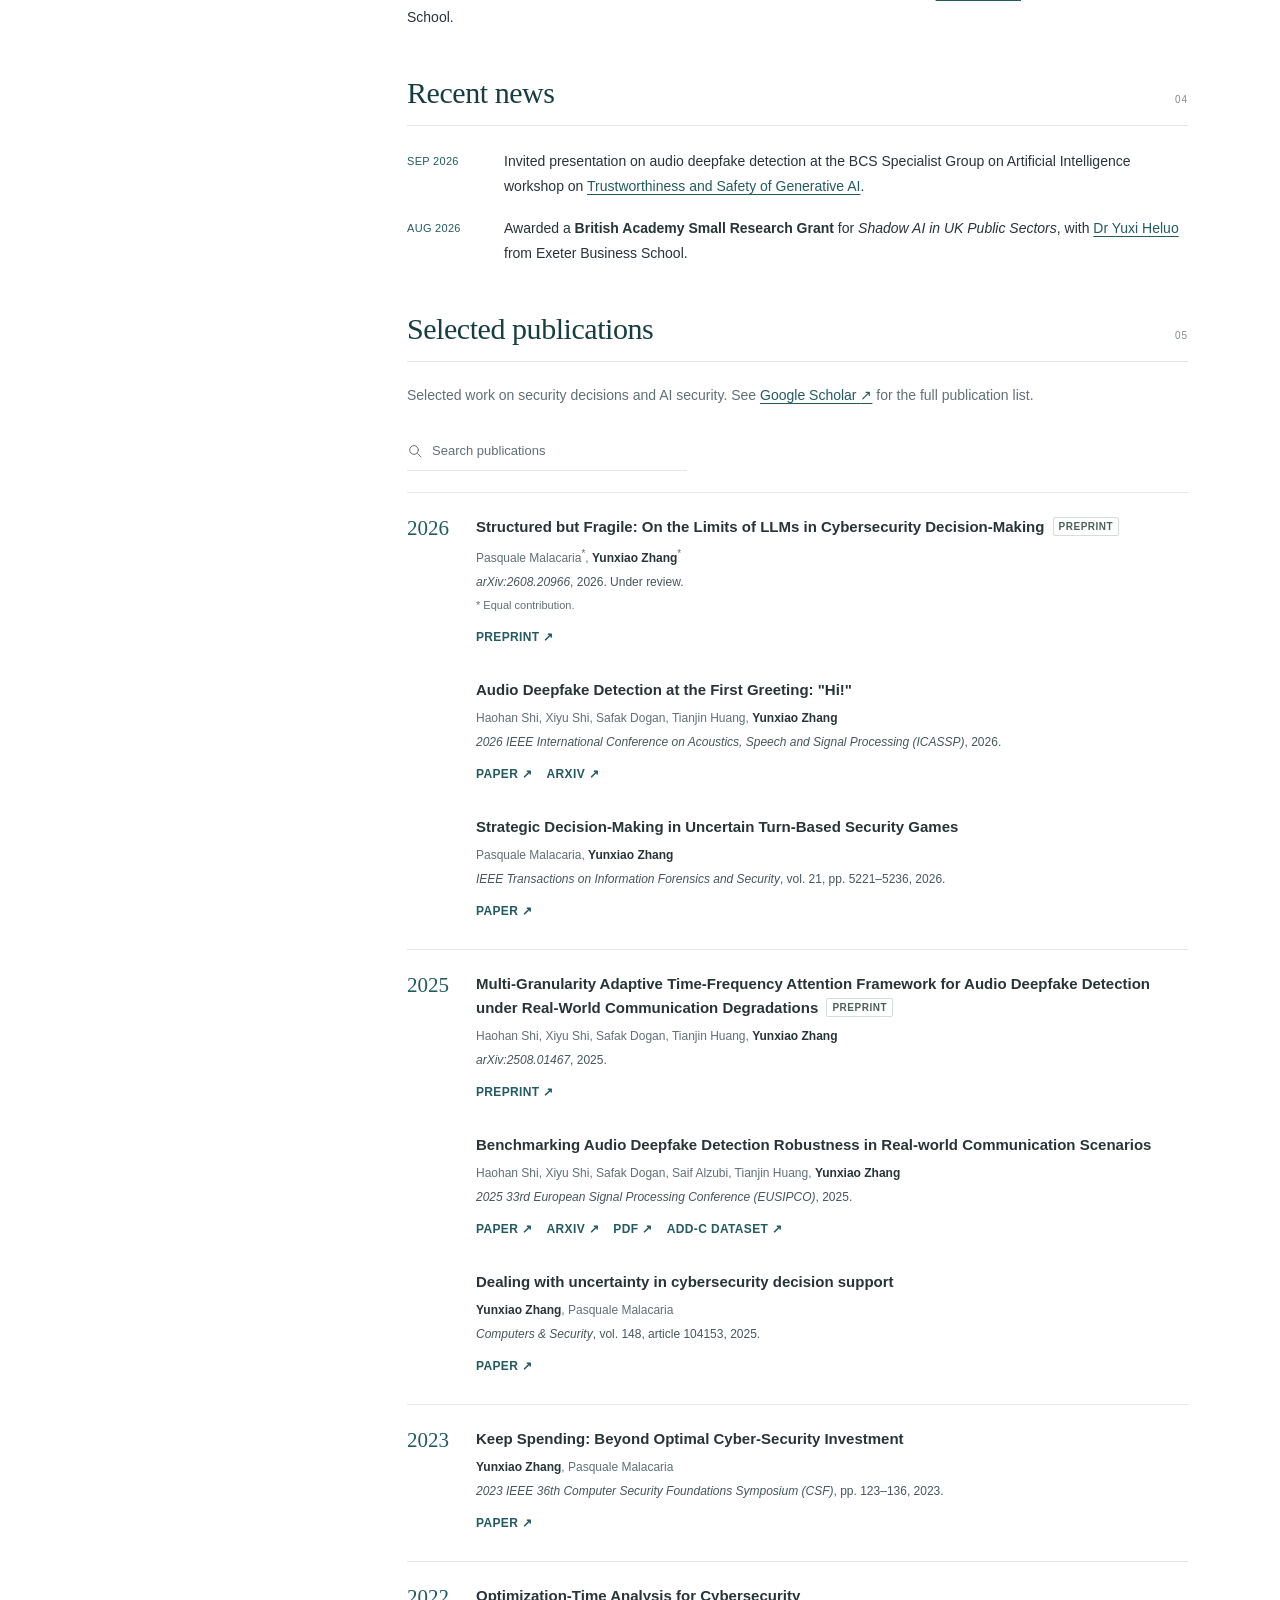
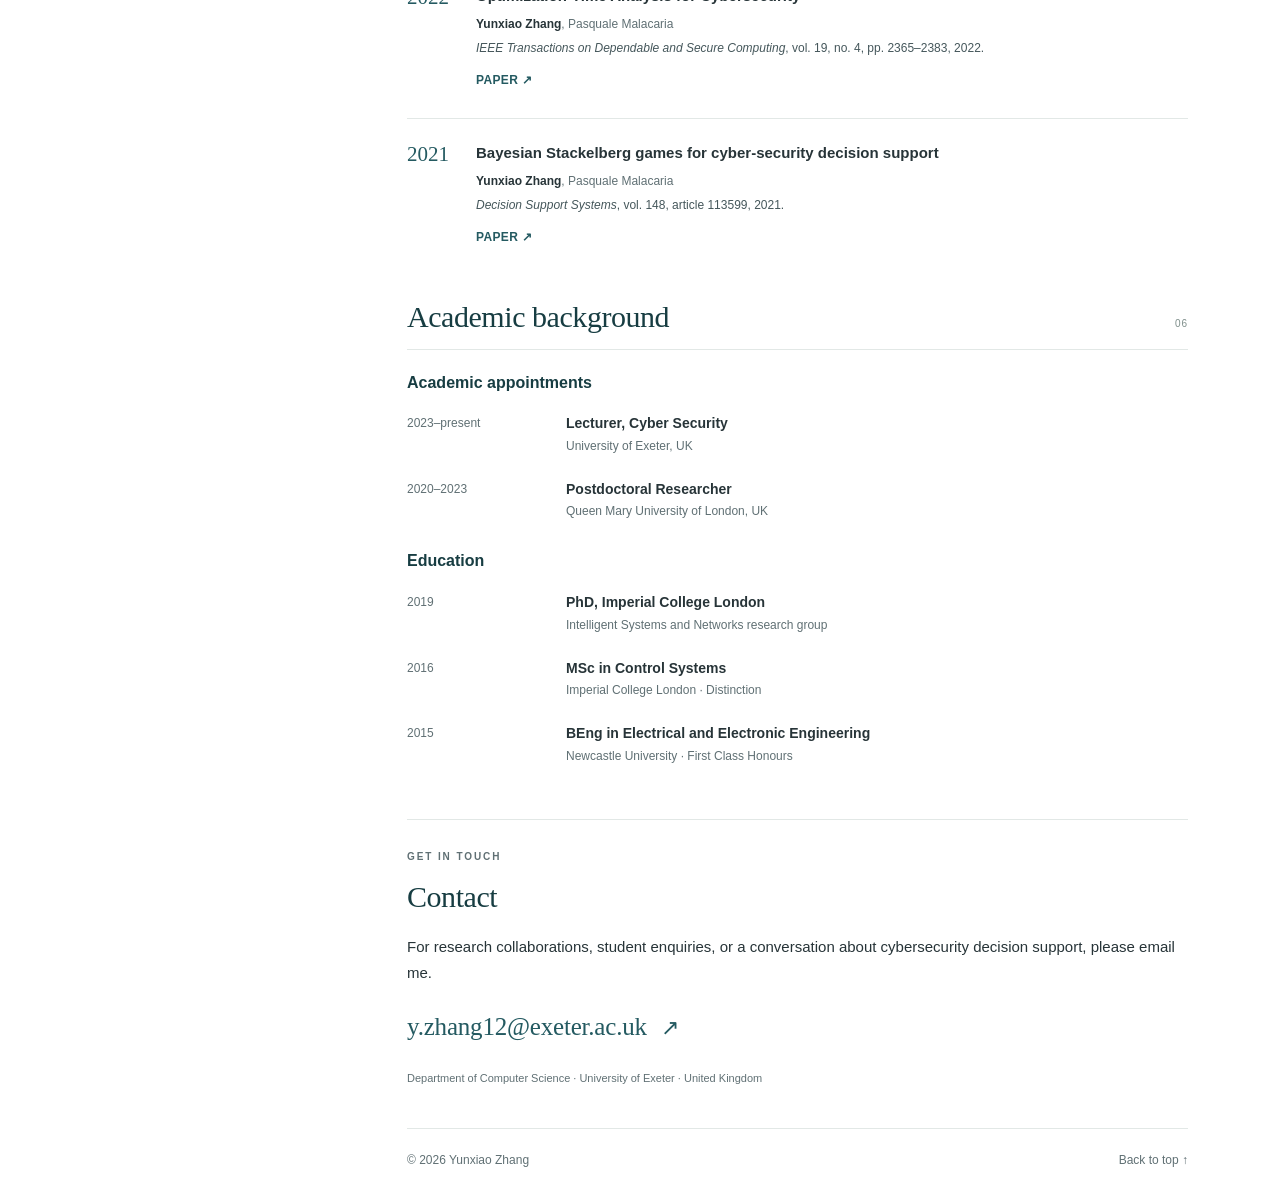
==== commit e3721946: "add preprint" ====
--- a/index.html
+++ b/index.html
@@ -143,6 +143,12 @@
             <h3 id="year-2025">2025</h3>
             <div class="year-papers">
             <article class="publication" data-topics="ai">
+              <h4><a href="https://arxiv.org/abs/2508.01467">Multi-Granularity Adaptive Time-Frequency Attention Framework for Audio Deepfake Detection under Real-World Communication Degradations</a> <span class="preprint-label">Preprint</span></h4>
+              <p>Haohan Shi, Xiyu Shi, Safak Dogan, Tianjin Huang, <strong>Yunxiao Zhang</strong></p>
+              <p class="venue"><em>arXiv:2508.01467</em>, 2025.</p>
+              <div class="publication-links"><a href="https://arxiv.org/abs/2508.01467">Preprint <span aria-hidden="true">↗</span></a></div>
+            </article>
+            <article class="publication" data-topics="ai">
               <h4><a href="https://doi.org/10.23919/EUSIPCO63237.2025.11226601">Benchmarking Audio Deepfake Detection Robustness in Real-world Communication Scenarios</a></h4>
               <p>Haohan Shi, Xiyu Shi, Safak Dogan, Saif Alzubi, Tianjin Huang, <strong>Yunxiao Zhang</strong></p>
               <p class="venue"><em>2025 33rd European Signal Processing Conference (EUSIPCO)</em>, 2025.</p>
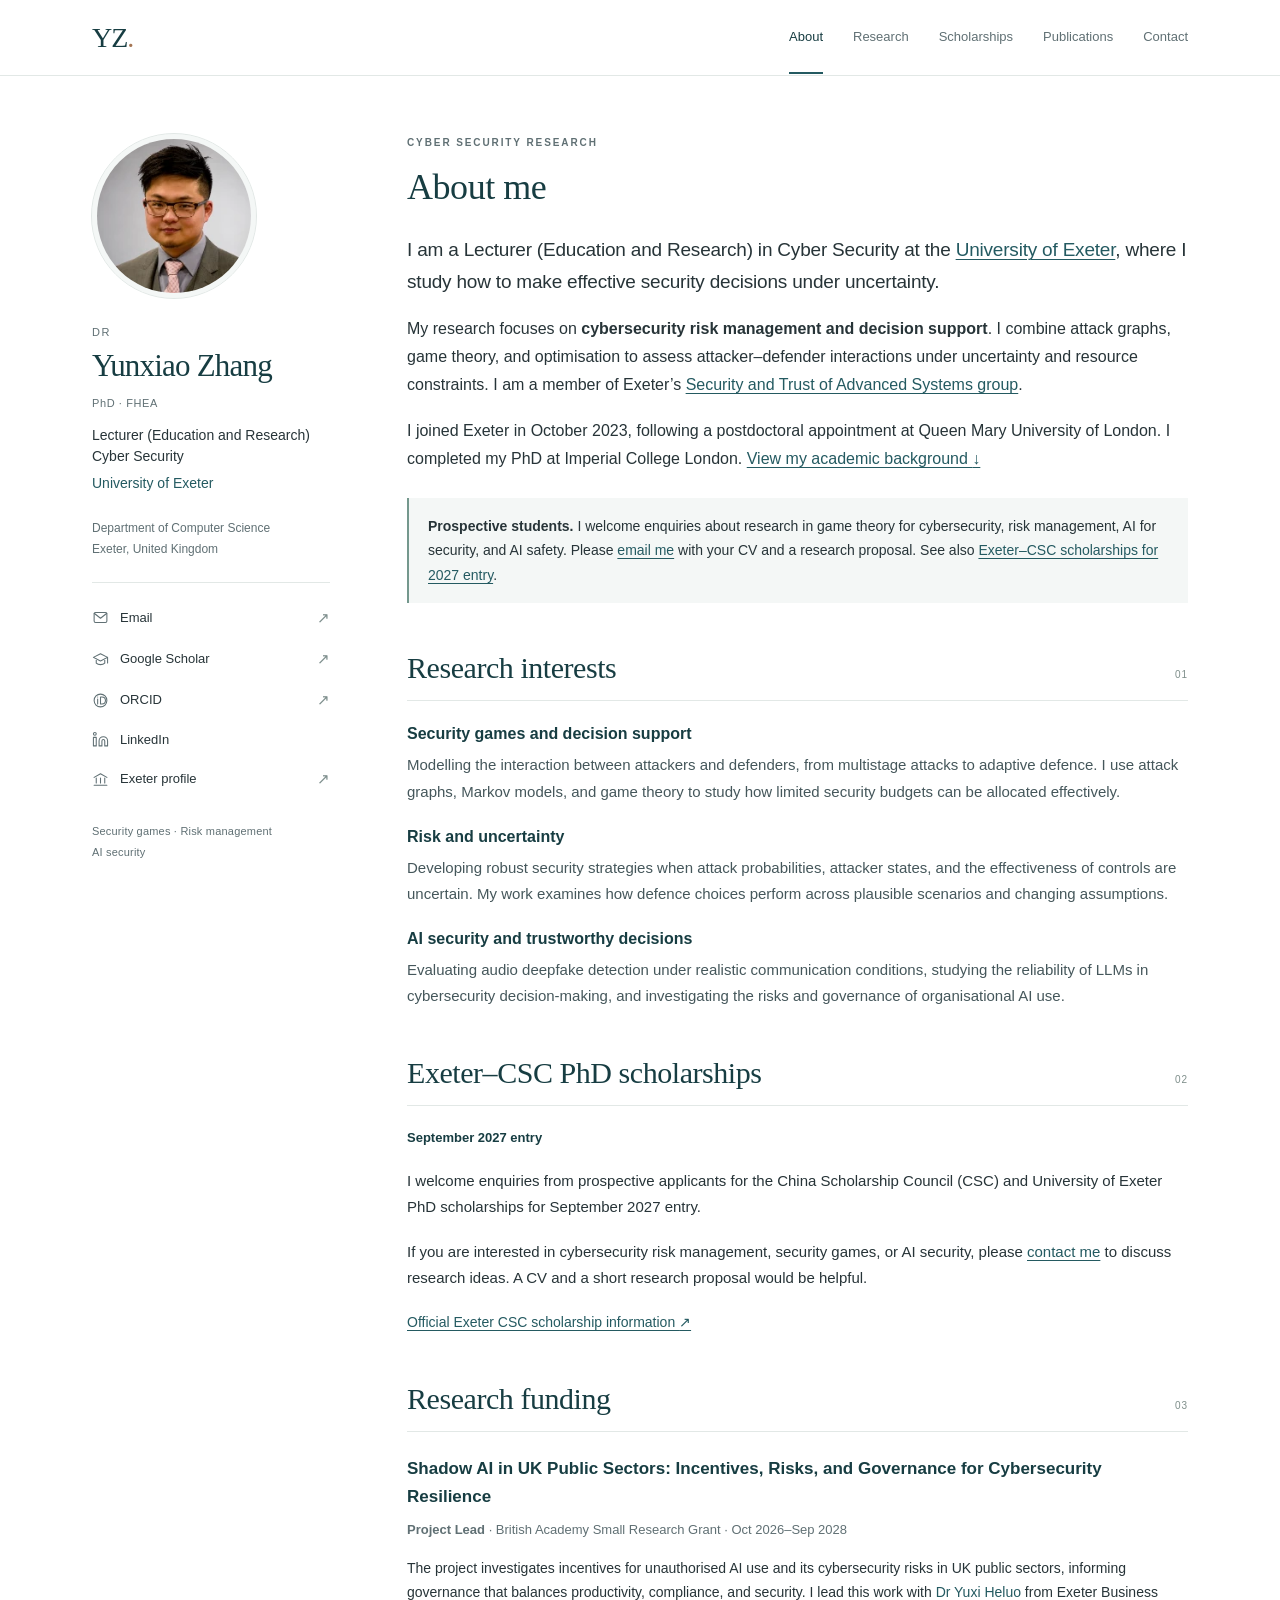
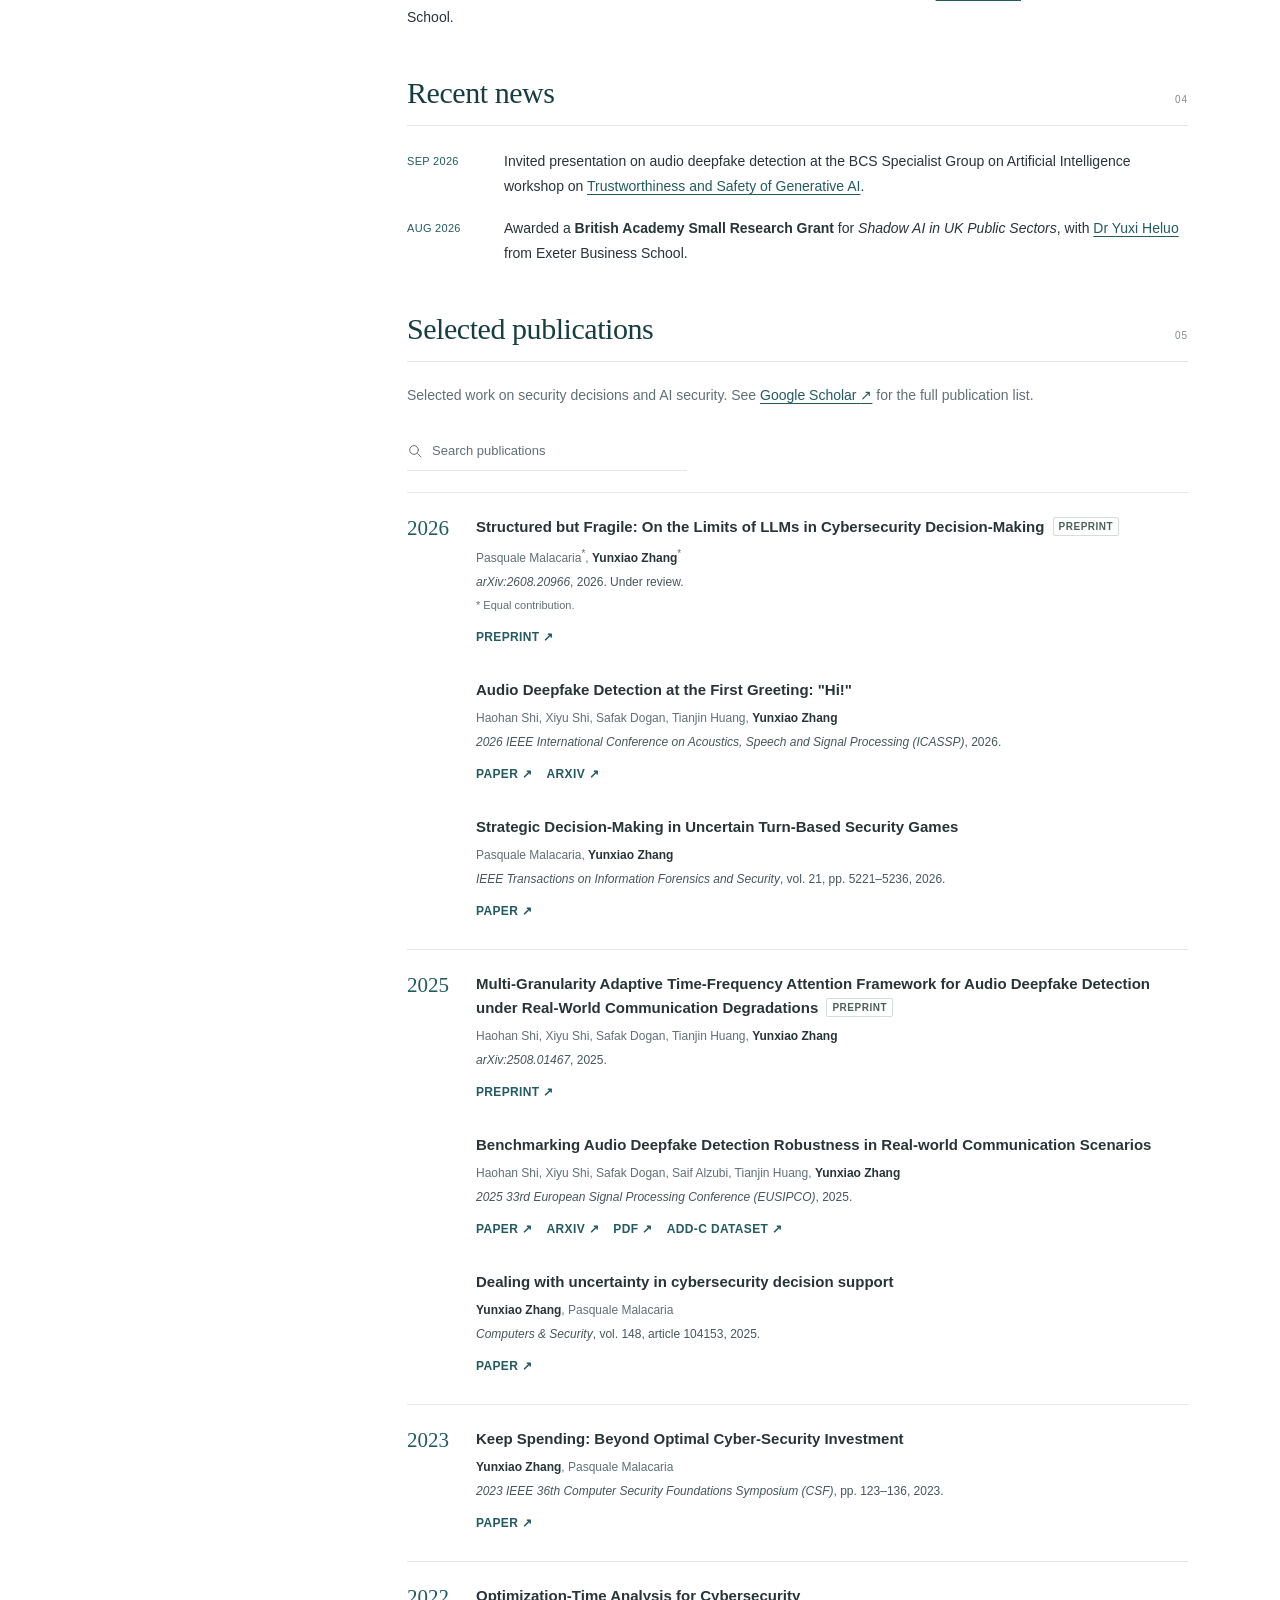
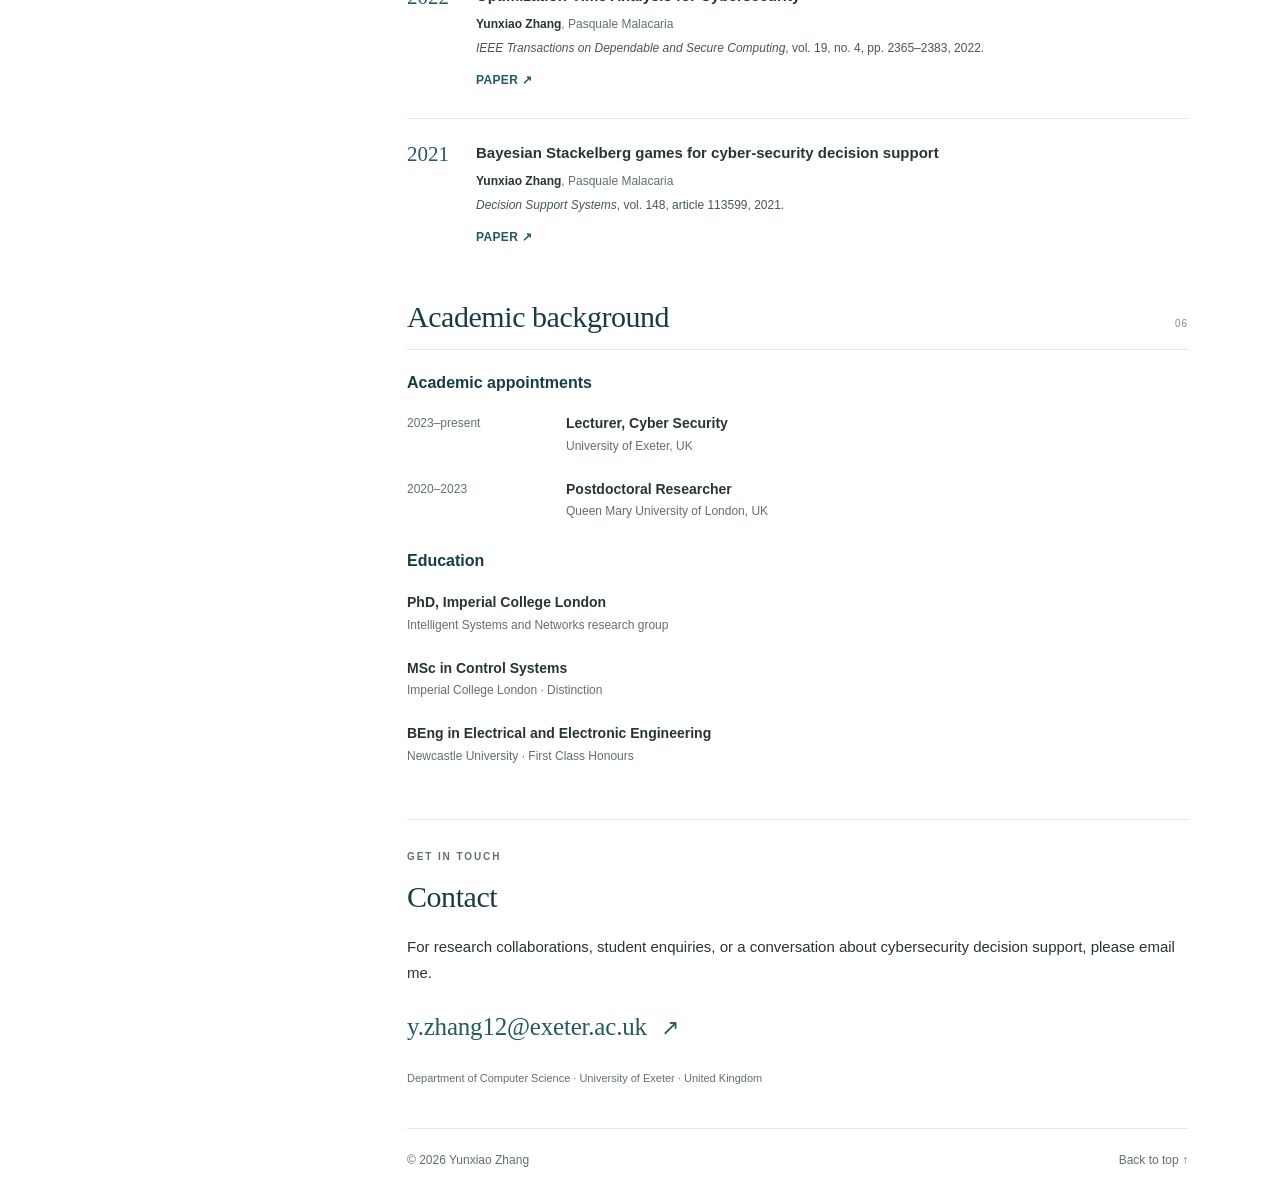
==== commit b9d8b717: "update" ====
--- a/index.html
+++ b/index.html
@@ -61,7 +61,7 @@
         <h2 id="about-title">About me</h2>
         <p class="intro">I am a Lecturer (Education and Research) in Cyber Security at the <a href="https://www.exeter.ac.uk/">University of Exeter</a>, where I study how to make effective security decisions under uncertainty.</p>
         <p>My research focuses on <strong>cybersecurity risk management and decision support</strong>. I combine attack graphs, game theory, and optimisation to assess attacker–defender interactions under uncertainty and resource constraints. I am a member of Exeter’s <a href="https://computerscience.exeter.ac.uk/cyber-security/">Security and Trust of Advanced Systems group</a>.</p>
-        <p>I joined Exeter in October 2023, following a postdoctoral appointment at Queen Mary University of London. I completed my PhD at Imperial College London in 2019. <a href="#background">View my academic background <span aria-hidden="true">↓</span></a></p>
+        <p>I joined Exeter in October 2023, following a postdoctoral appointment at Queen Mary University of London. I completed my PhD at Imperial College London. <a href="#background">View my academic background <span aria-hidden="true">↓</span></a></p>
         <p class="student-note"><strong>Prospective students.</strong> I welcome enquiries about research in game theory for cybersecurity, risk management, AI for security, and AI safety. Please <a href="mailto:y.zhang12@exeter.ac.uk">email me</a> with your CV and a research proposal. See also <a href="#scholarships">Exeter–CSC scholarships for 2027 entry</a>.</p>
       </section>
 
@@ -208,11 +208,11 @@
           <div><dt>2020–2023</dt><dd><strong>Postdoctoral Researcher</strong><span>Queen Mary University of London, UK</span></dd></div>
         </dl>
         <h3 class="background-subheading">Education</h3>
-        <dl class="academic-timeline">
-          <div><dt>2019</dt><dd><strong>PhD, Imperial College London</strong><span>Intelligent Systems and Networks research group</span></dd></div>
-          <div><dt>2016</dt><dd><strong>MSc in Control Systems</strong><span>Imperial College London · Distinction</span></dd></div>
-          <div><dt>2015</dt><dd><strong>BEng in Electrical and Electronic Engineering</strong><span>Newcastle University · First Class Honours</span></dd></div>
-        </dl>
+        <ul class="education-list">
+          <li><strong>PhD, Imperial College London</strong><span>Intelligent Systems and Networks research group</span></li>
+          <li><strong>MSc in Control Systems</strong><span>Imperial College London · Distinction</span></li>
+          <li><strong>BEng in Electrical and Electronic Engineering</strong><span>Newcastle University · First Class Honours</span></li>
+        </ul>
       </section>
 
       <section id="contact" class="section contact-section" aria-labelledby="contact-title">
--- a/styles.css
+++ b/styles.css
@@ -17,6 +17,8 @@
 @media(max-height:850px) and (min-width:701px){.profile-note{display:none}.portrait{width:140px;height:140px;margin-bottom:20px}.profile-department{margin:16px 0 15px}}
 @media(max-height:700px) and (min-width:701px){.profile{position:static}}
 .site-header{background:#fff}
+.education-list{list-style:none;padding:0;margin:0 0 29px}.education-list li{font-size:14px;margin-bottom:20px}.education-list span{display:block;font-size:12px;color:var(--muted)}
+@media(max-width:700px){.education-list li{font-size:13px}}
 .publication-links a{font-size:12px;letter-spacing:.35px;min-height:30px;display:inline-flex;align-items:center;gap:4px}.publication-search input{font-size:13px}.preprint-label{font-size:10px}.site-footer{font-size:12px}
 @media(max-width:700px){.main-nav{gap:15px}.main-nav a[href="#teaching"]{display:block}.publication p,.publication .venue{font-size:12px}.publication-links a{font-size:12px;min-height:34px}.profile-links a{font-size:12px}.site-footer{font-size:12px}}
 @media(max-width:380px){.main-nav{gap:10px}.main-nav a{font-size:10px}.site-footer{font-size:11px}}
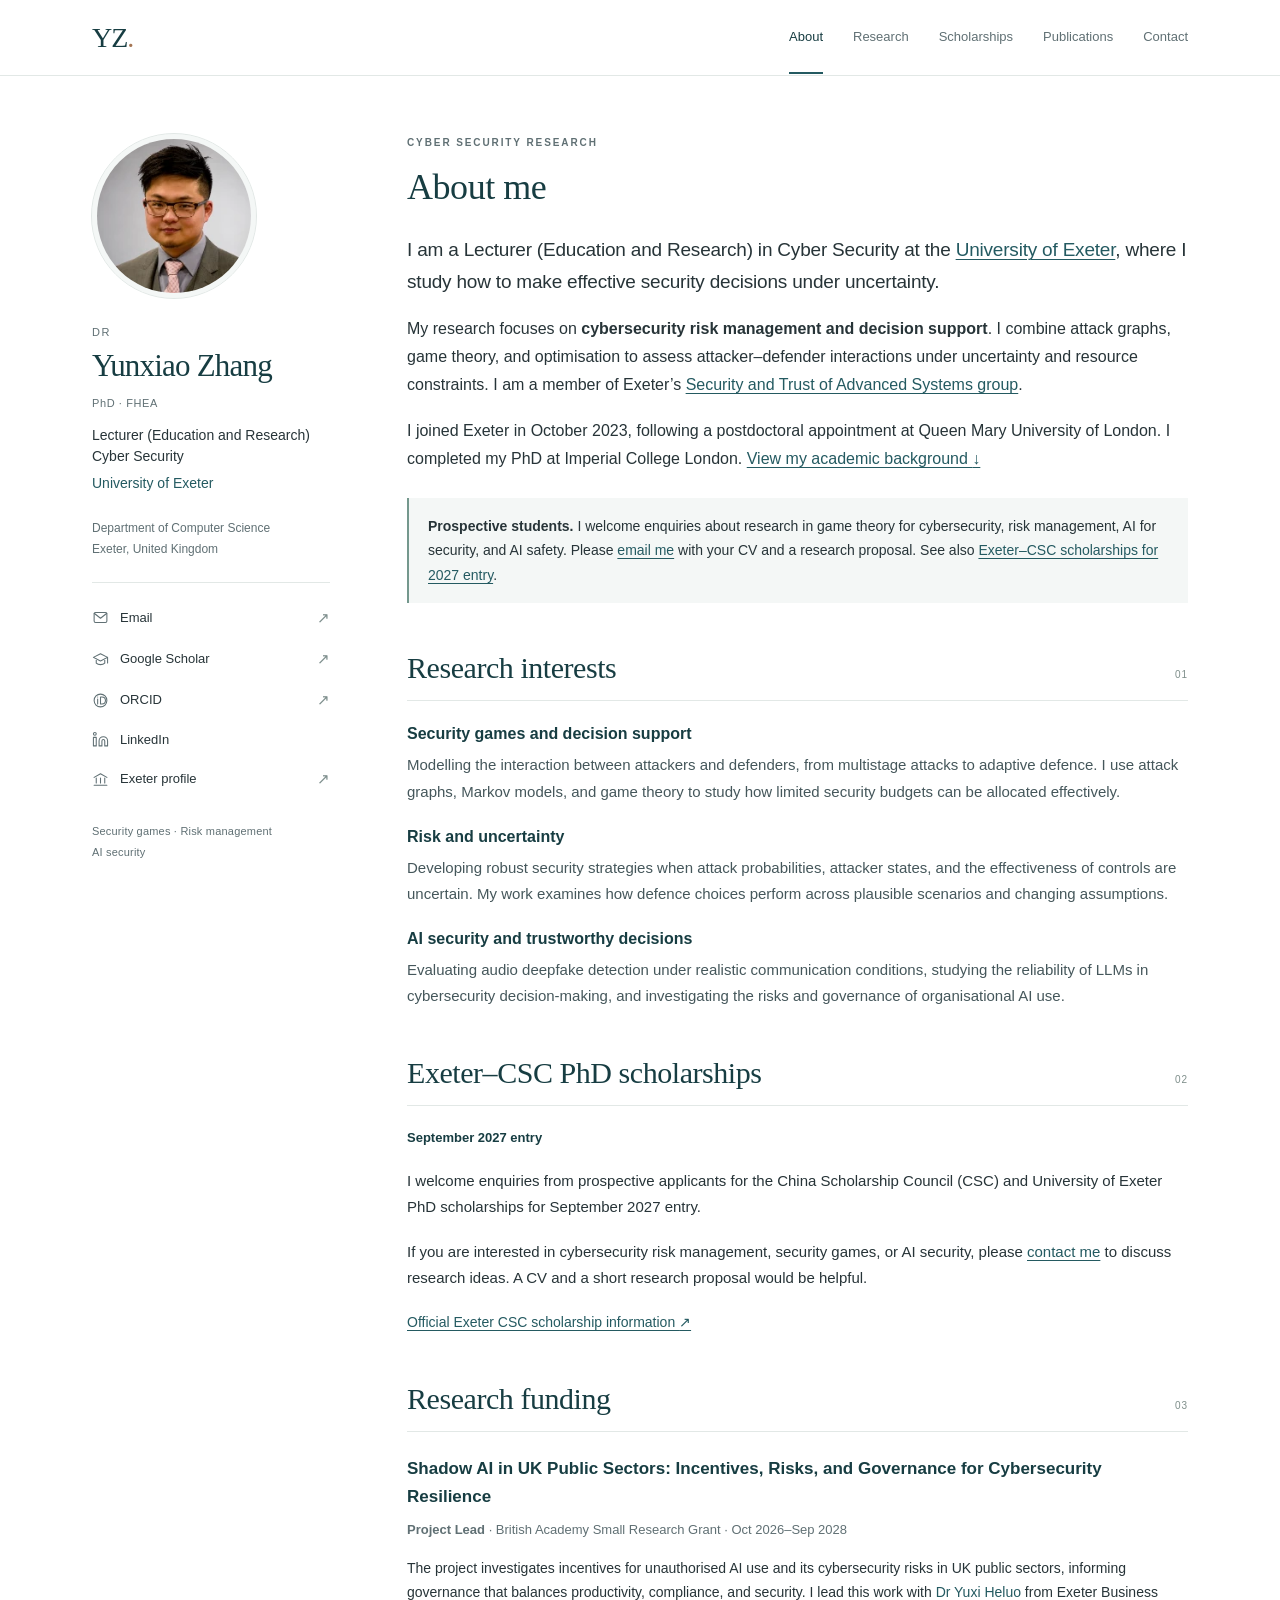
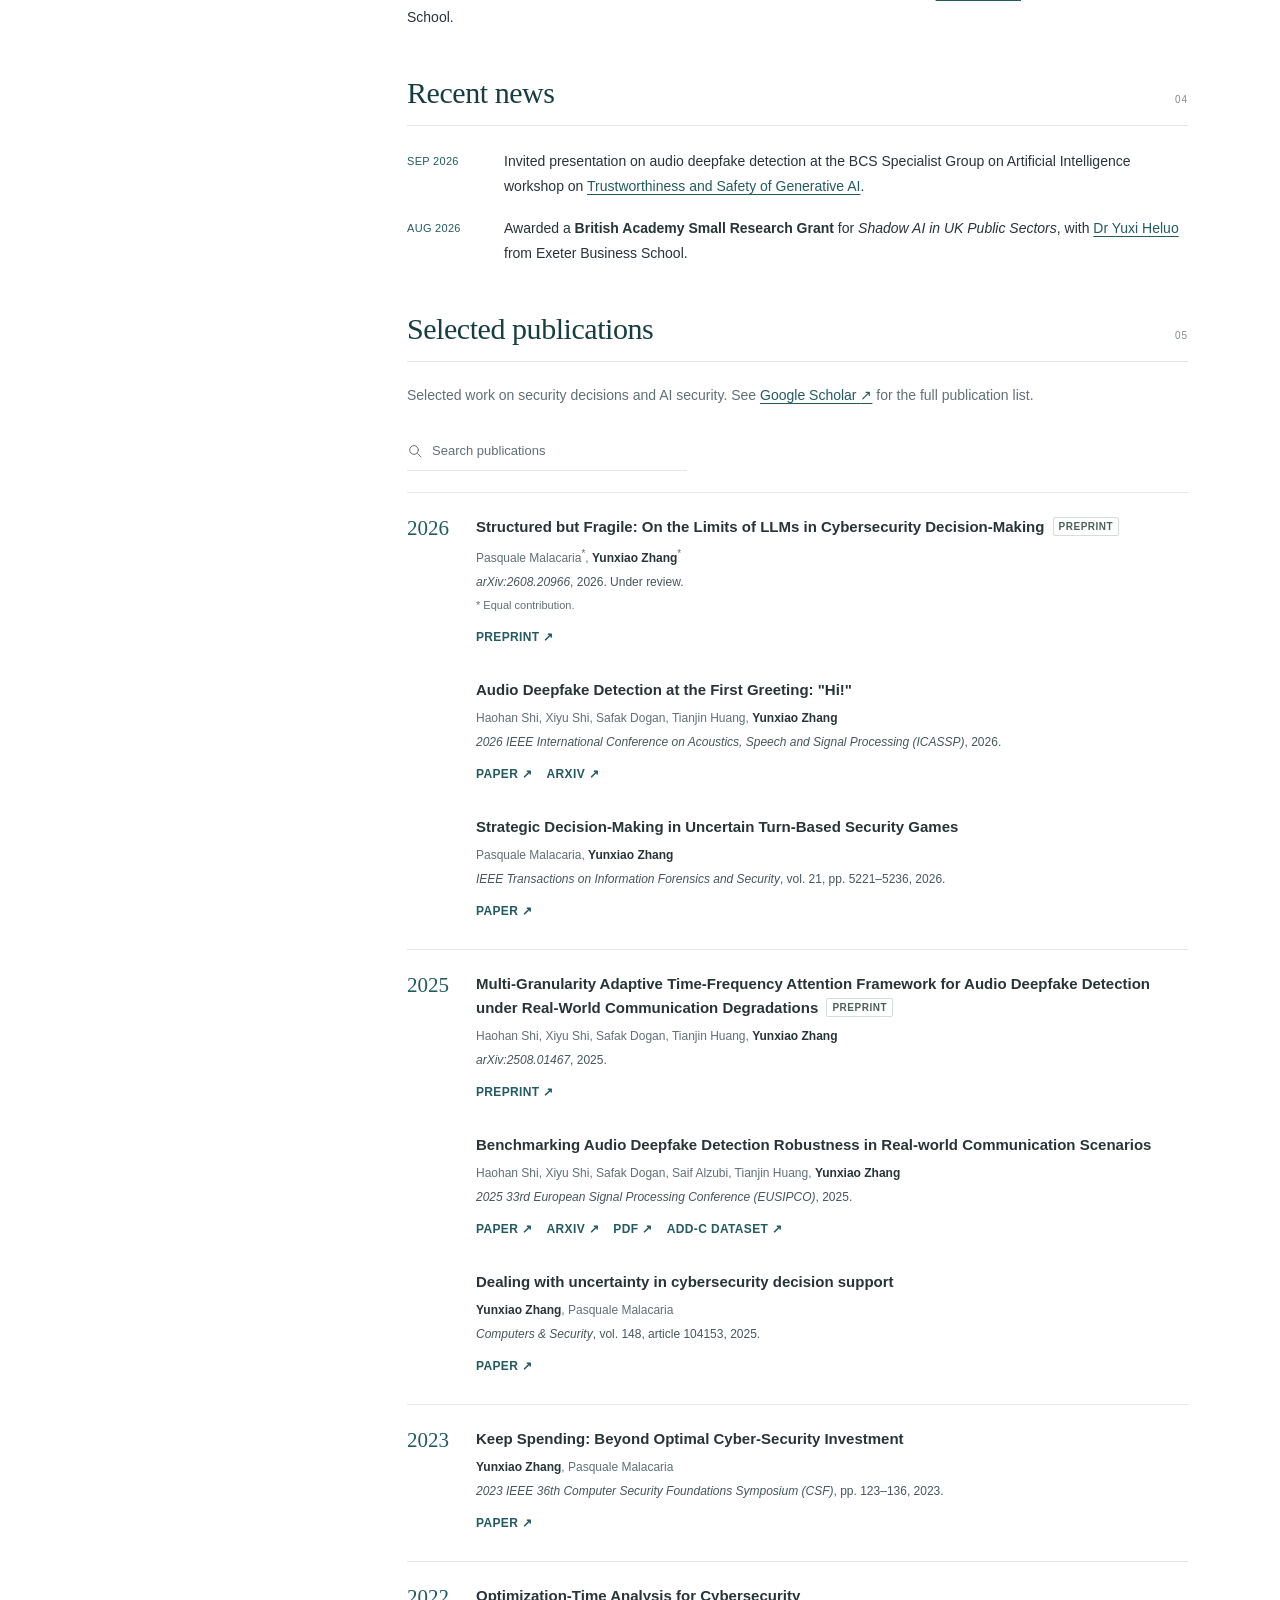
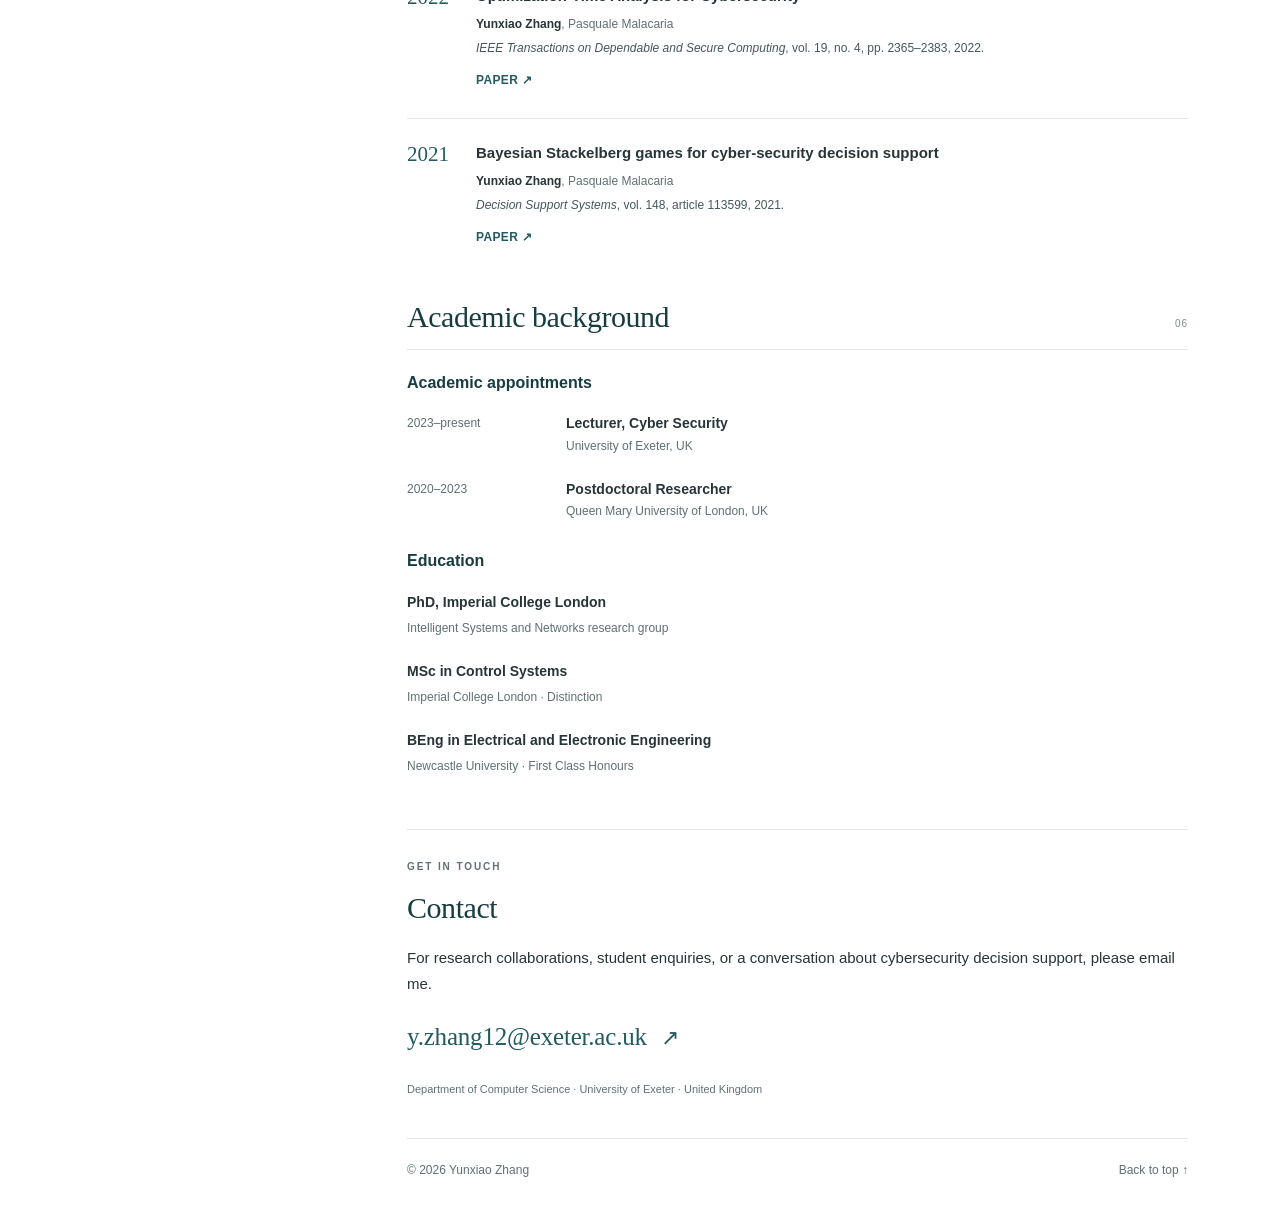
==== commit 9ceff630: "update" ====
--- a/index.html
+++ b/index.html
@@ -10,7 +10,7 @@
   <meta property="og:type" content="website">
   <meta property="og:locale" content="en_GB">
   <link rel="icon" type="image/svg+xml" href="assets/favicon.svg">
-  <link rel="stylesheet" href="styles.css">
+  <link rel="stylesheet" href="styles.css?v=20261121">
   <title>Yunxiao Zhang | Cyber Security Researcher</title>
   <script type="application/ld+json">
   {"@context":"https://schema.org","@type":"Person","name":"Yunxiao Zhang","honorificPrefix":"Dr","honorificSuffix":"PhD, FHEA","jobTitle":"Lecturer (Education and Research), Cyber Security","affiliation":{"@type":"CollegeOrUniversity","name":"University of Exeter"},"sameAs":["https://experts.exeter.ac.uk/41641-yunxiao-zhang","https://scholar.google.com/citations?user=fUP41BQAAAAJ&hl=en","https://orcid.org/0000-0002-0090-1330","https://www.linkedin.com/in/yunxiao-zhang-85390817b/"]}
@@ -208,11 +208,11 @@
           <div><dt>2020–2023</dt><dd><strong>Postdoctoral Researcher</strong><span>Queen Mary University of London, UK</span></dd></div>
         </dl>
         <h3 class="background-subheading">Education</h3>
-        <ul class="education-list">
-          <li><strong>PhD, Imperial College London</strong><span>Intelligent Systems and Networks research group</span></li>
-          <li><strong>MSc in Control Systems</strong><span>Imperial College London · Distinction</span></li>
-          <li><strong>BEng in Electrical and Electronic Engineering</strong><span>Newcastle University · First Class Honours</span></li>
-        </ul>
+        <div class="education-list">
+          <p><strong>PhD, Imperial College London</strong><br><span>Intelligent Systems and Networks research group</span></p>
+          <p><strong>MSc in Control Systems</strong><br><span>Imperial College London · Distinction</span></p>
+          <p><strong>BEng in Electrical and Electronic Engineering</strong><br><span>Newcastle University · First Class Honours</span></p>
+        </div>
       </section>
 
       <section id="contact" class="section contact-section" aria-labelledby="contact-title">
--- a/styles.css
+++ b/styles.css
@@ -17,8 +17,8 @@
 @media(max-height:850px) and (min-width:701px){.profile-note{display:none}.portrait{width:140px;height:140px;margin-bottom:20px}.profile-department{margin:16px 0 15px}}
 @media(max-height:700px) and (min-width:701px){.profile{position:static}}
 .site-header{background:#fff}
-.education-list{list-style:none;padding:0;margin:0 0 29px}.education-list li{font-size:14px;margin-bottom:20px}.education-list span{display:block;font-size:12px;color:var(--muted)}
-@media(max-width:700px){.education-list li{font-size:13px}}
+.education-list{margin:0 0 29px}.education-list p{font-size:14px;line-height:1.75;margin:0 0 20px}.education-list span{font-size:12px;color:var(--muted)}
+@media(max-width:700px){.education-list p{font-size:13px}}
 .publication-links a{font-size:12px;letter-spacing:.35px;min-height:30px;display:inline-flex;align-items:center;gap:4px}.publication-search input{font-size:13px}.preprint-label{font-size:10px}.site-footer{font-size:12px}
 @media(max-width:700px){.main-nav{gap:15px}.main-nav a[href="#teaching"]{display:block}.publication p,.publication .venue{font-size:12px}.publication-links a{font-size:12px;min-height:34px}.profile-links a{font-size:12px}.site-footer{font-size:12px}}
 @media(max-width:380px){.main-nav{gap:10px}.main-nav a{font-size:10px}.site-footer{font-size:11px}}
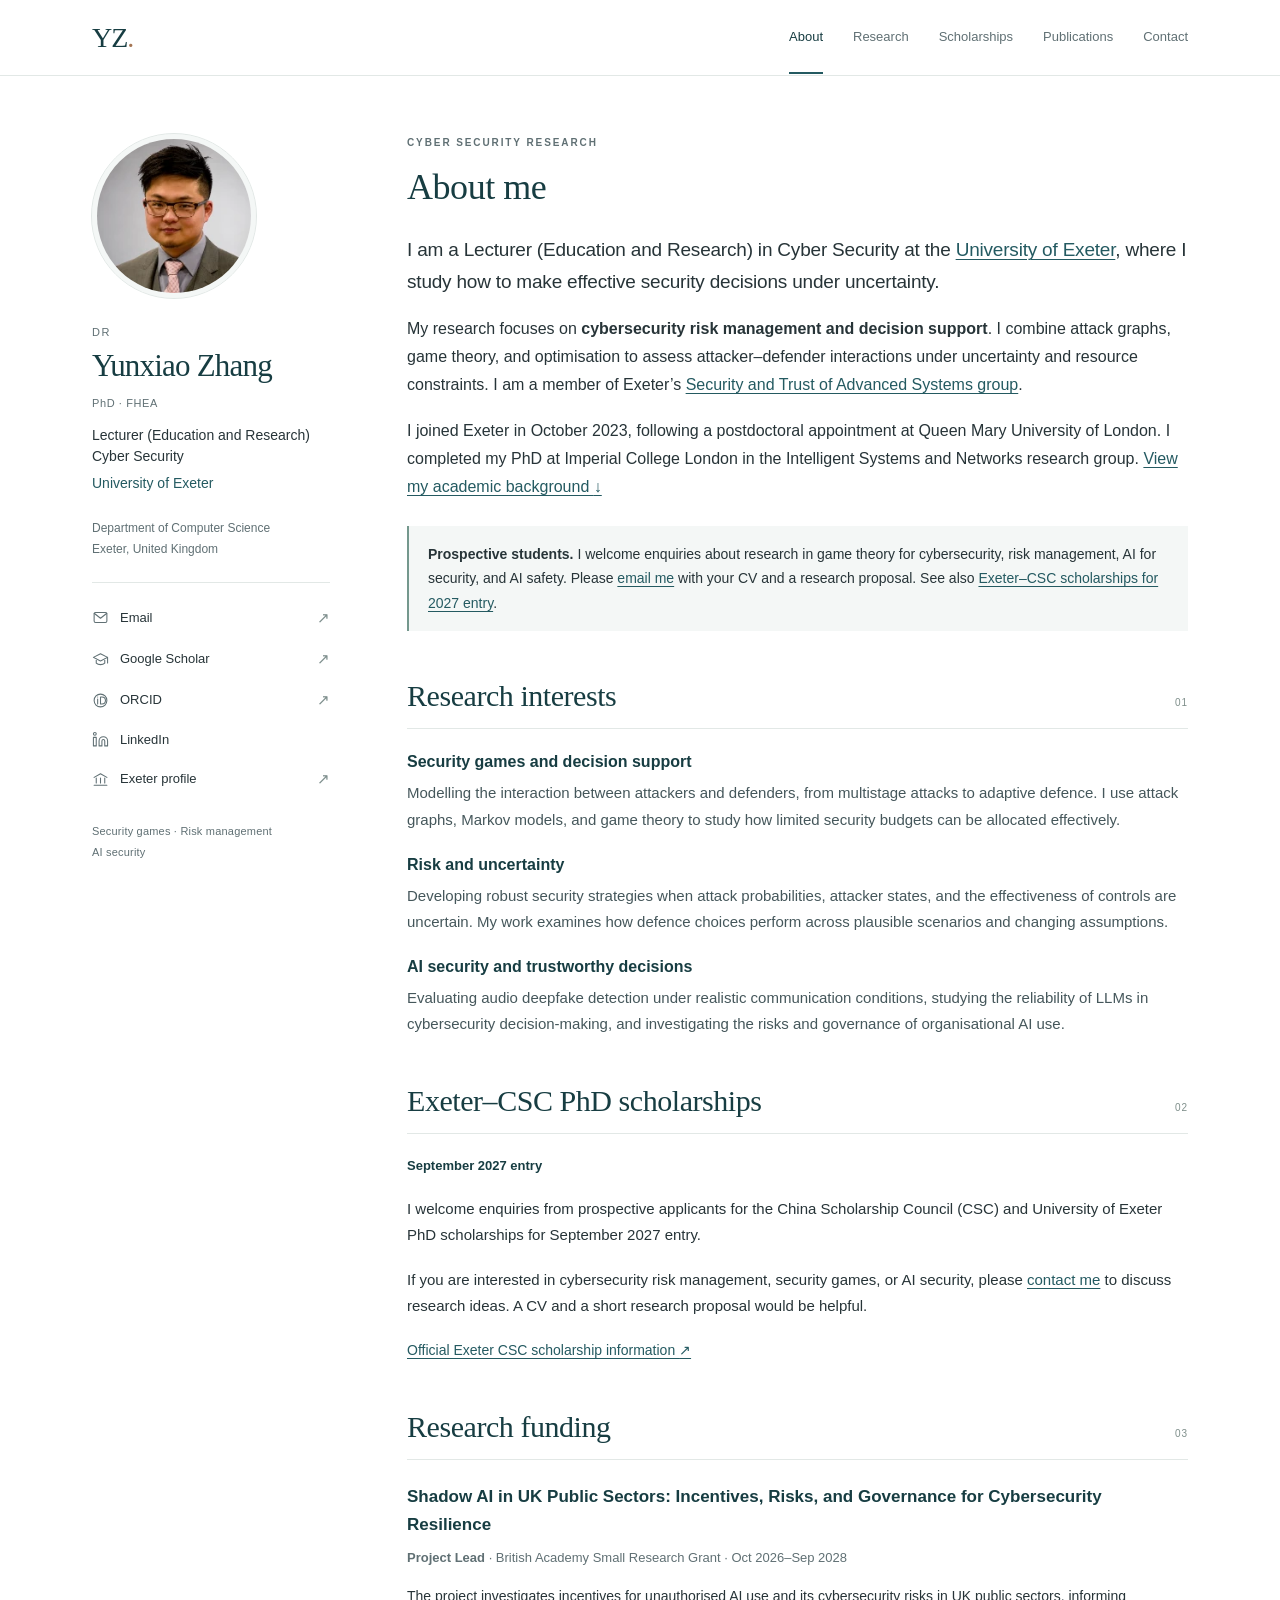
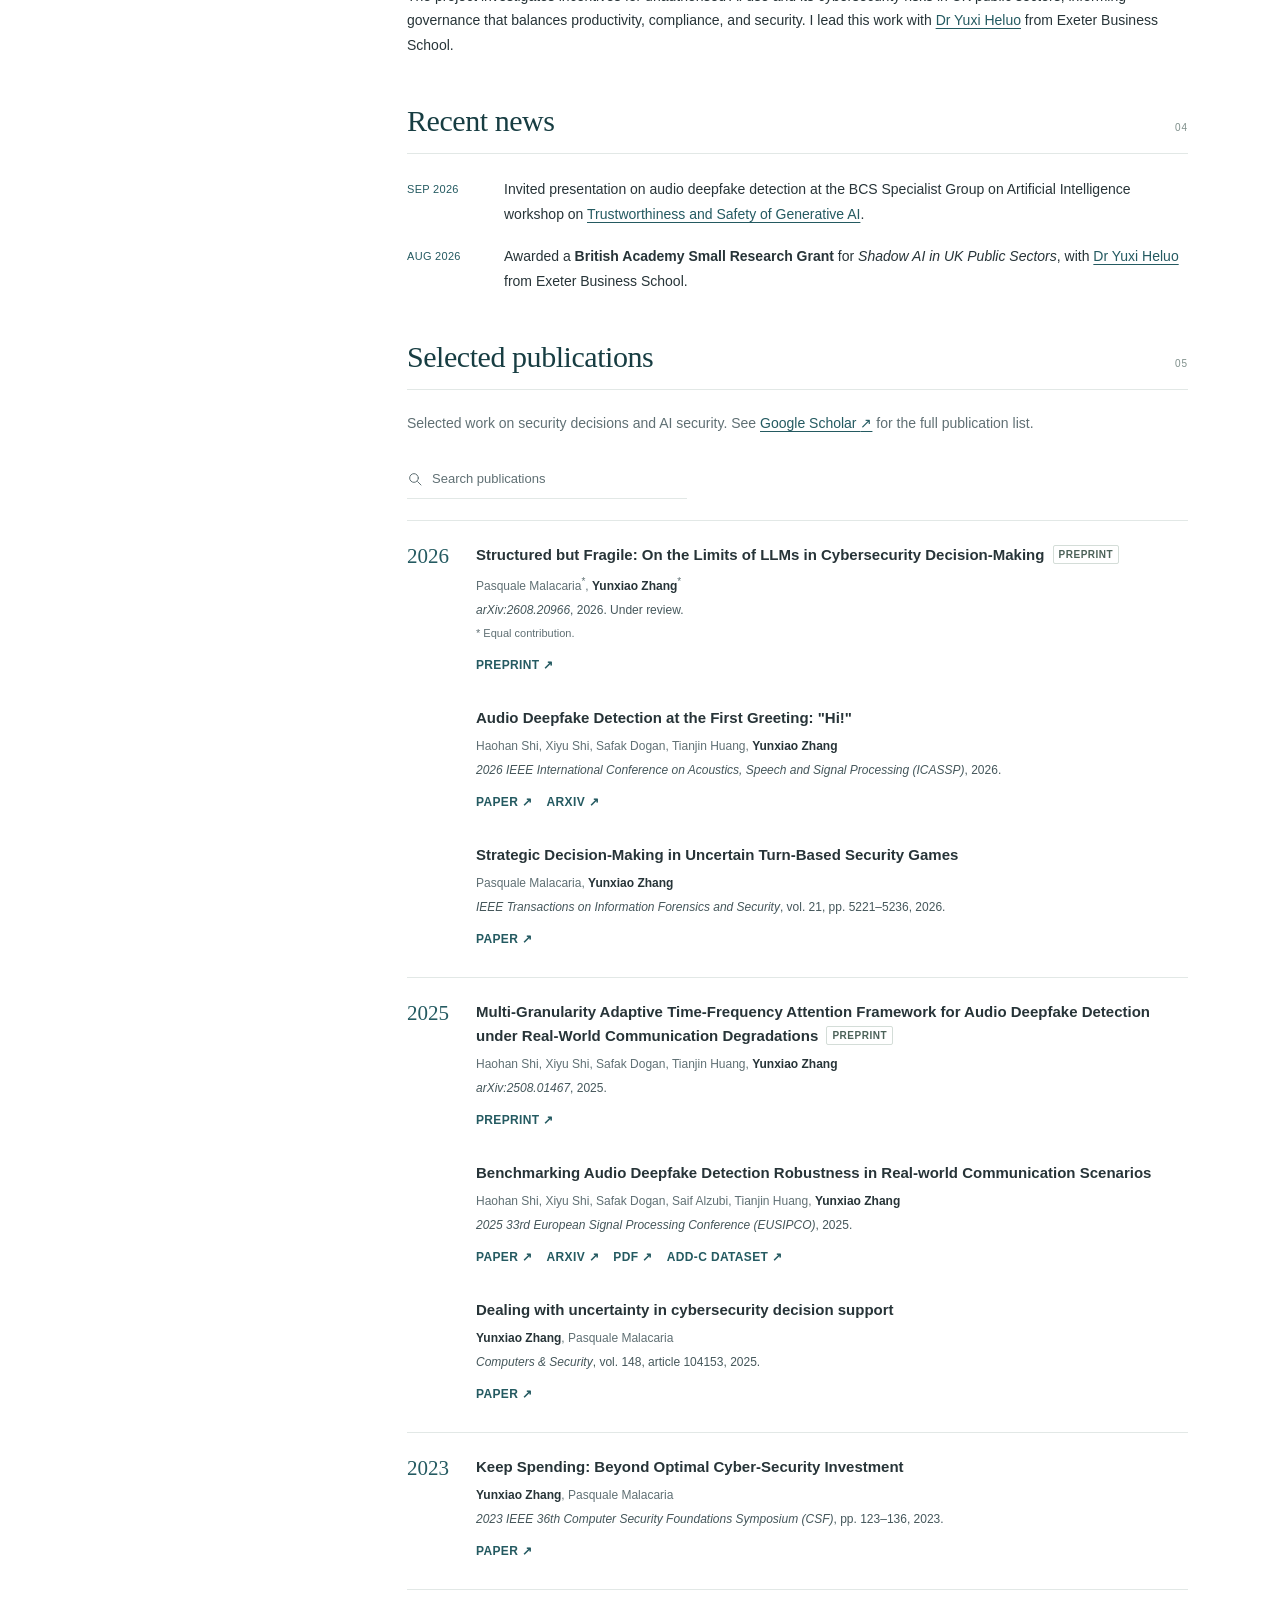
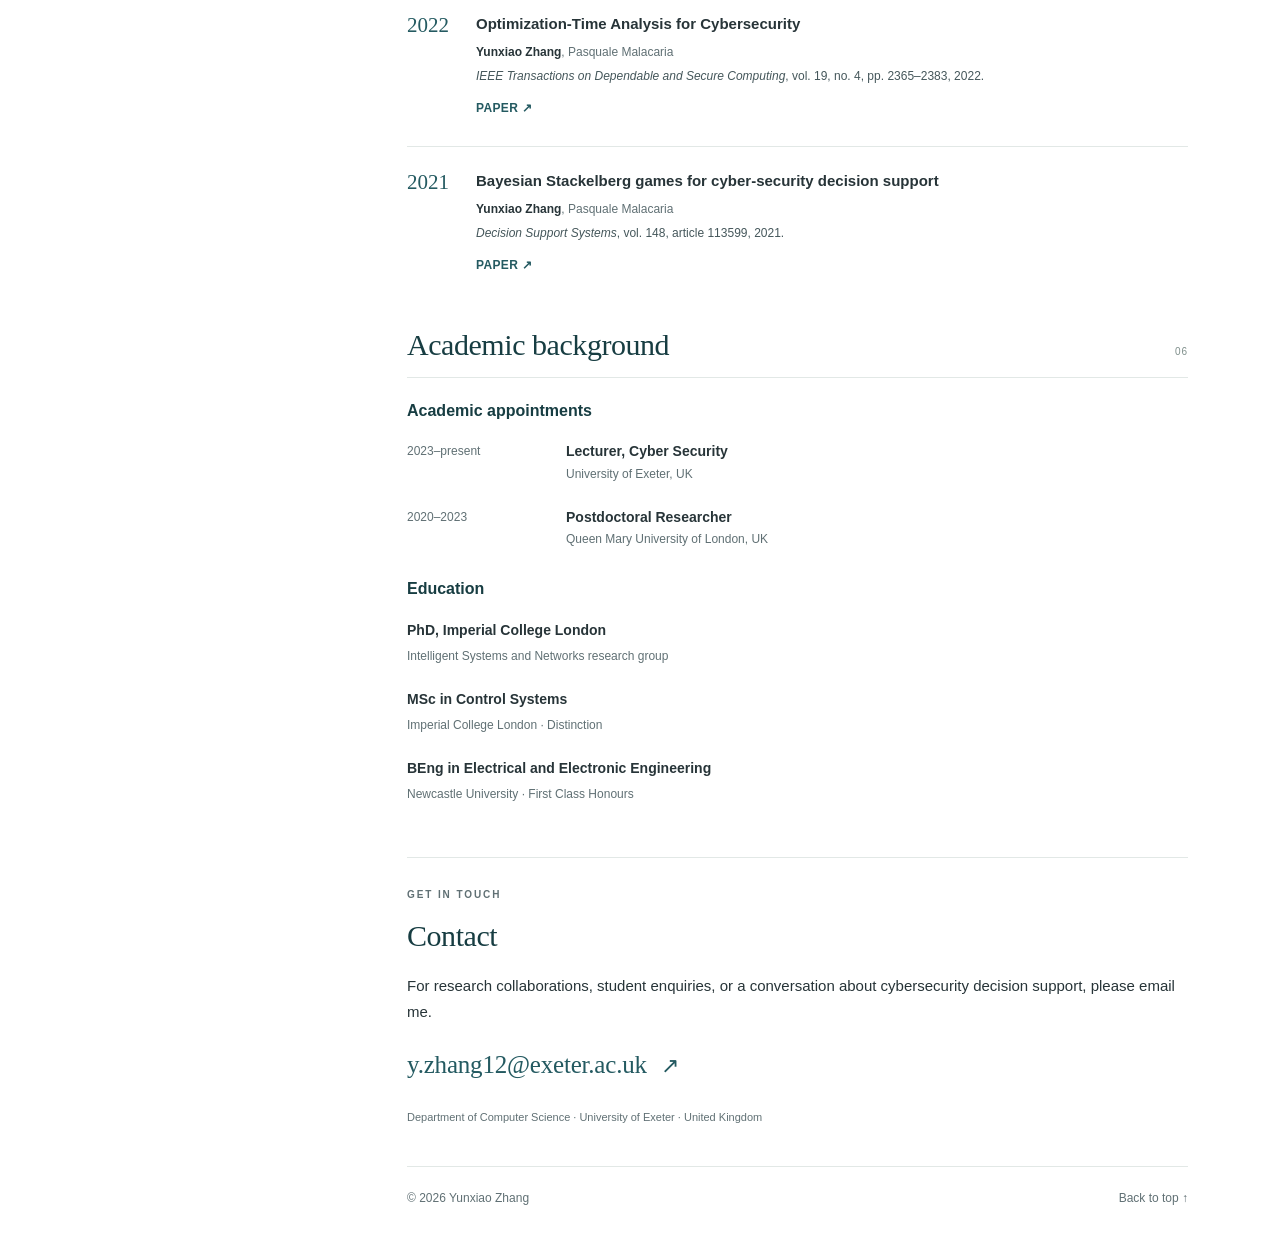
==== commit 77656784: "Update index.html" ====
--- a/index.html
+++ b/index.html
@@ -61,7 +61,7 @@
         <h2 id="about-title">About me</h2>
         <p class="intro">I am a Lecturer (Education and Research) in Cyber Security at the <a href="https://www.exeter.ac.uk/">University of Exeter</a>, where I study how to make effective security decisions under uncertainty.</p>
         <p>My research focuses on <strong>cybersecurity risk management and decision support</strong>. I combine attack graphs, game theory, and optimisation to assess attacker–defender interactions under uncertainty and resource constraints. I am a member of Exeter’s <a href="https://computerscience.exeter.ac.uk/cyber-security/">Security and Trust of Advanced Systems group</a>.</p>
-        <p>I joined Exeter in October 2023, following a postdoctoral appointment at Queen Mary University of London. I completed my PhD at Imperial College London. <a href="#background">View my academic background <span aria-hidden="true">↓</span></a></p>
+        <p>I joined Exeter in October 2023, following a postdoctoral appointment at Queen Mary University of London. I completed my PhD at Imperial College London in the Intelligent Systems and Networks research group. <a href="#background">View my academic background <span aria-hidden="true">↓</span></a></p>
         <p class="student-note"><strong>Prospective students.</strong> I welcome enquiries about research in game theory for cybersecurity, risk management, AI for security, and AI safety. Please <a href="mailto:y.zhang12@exeter.ac.uk">email me</a> with your CV and a research proposal. See also <a href="#scholarships">Exeter–CSC scholarships for 2027 entry</a>.</p>
       </section>
 
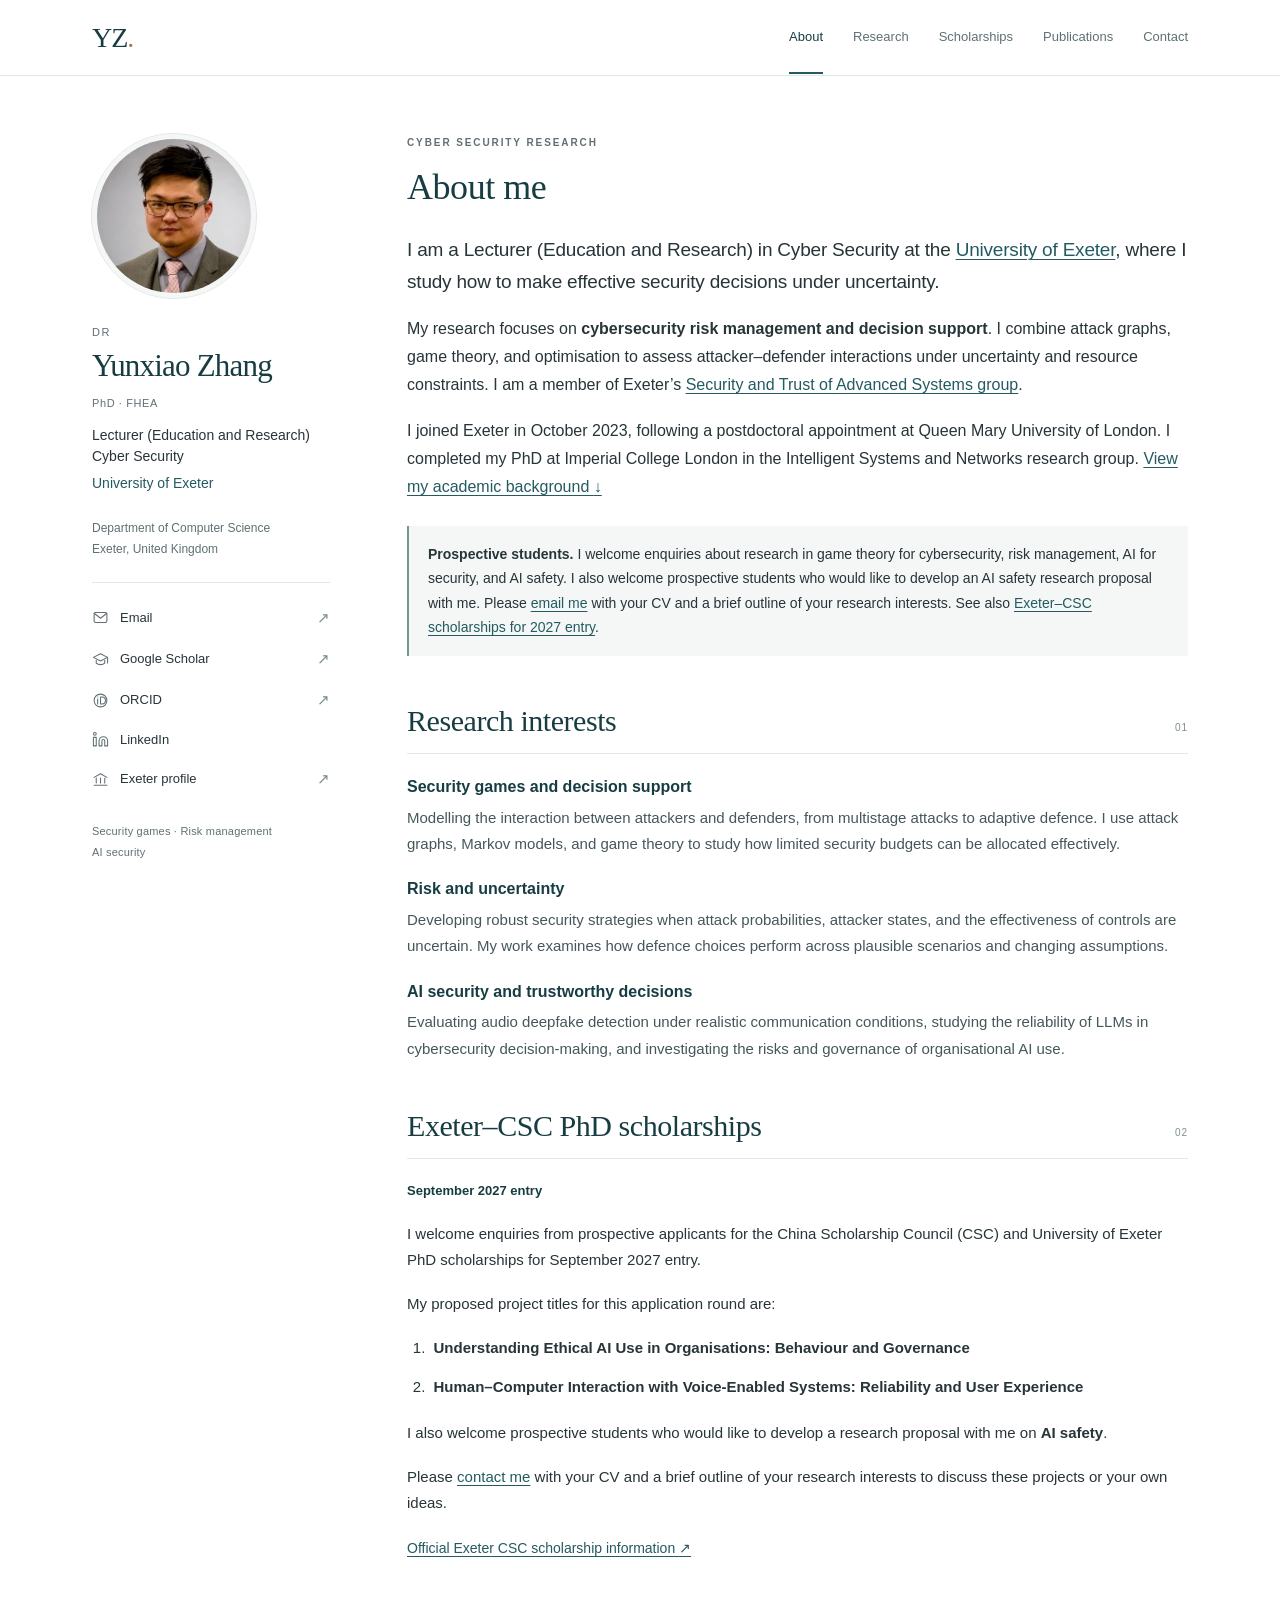
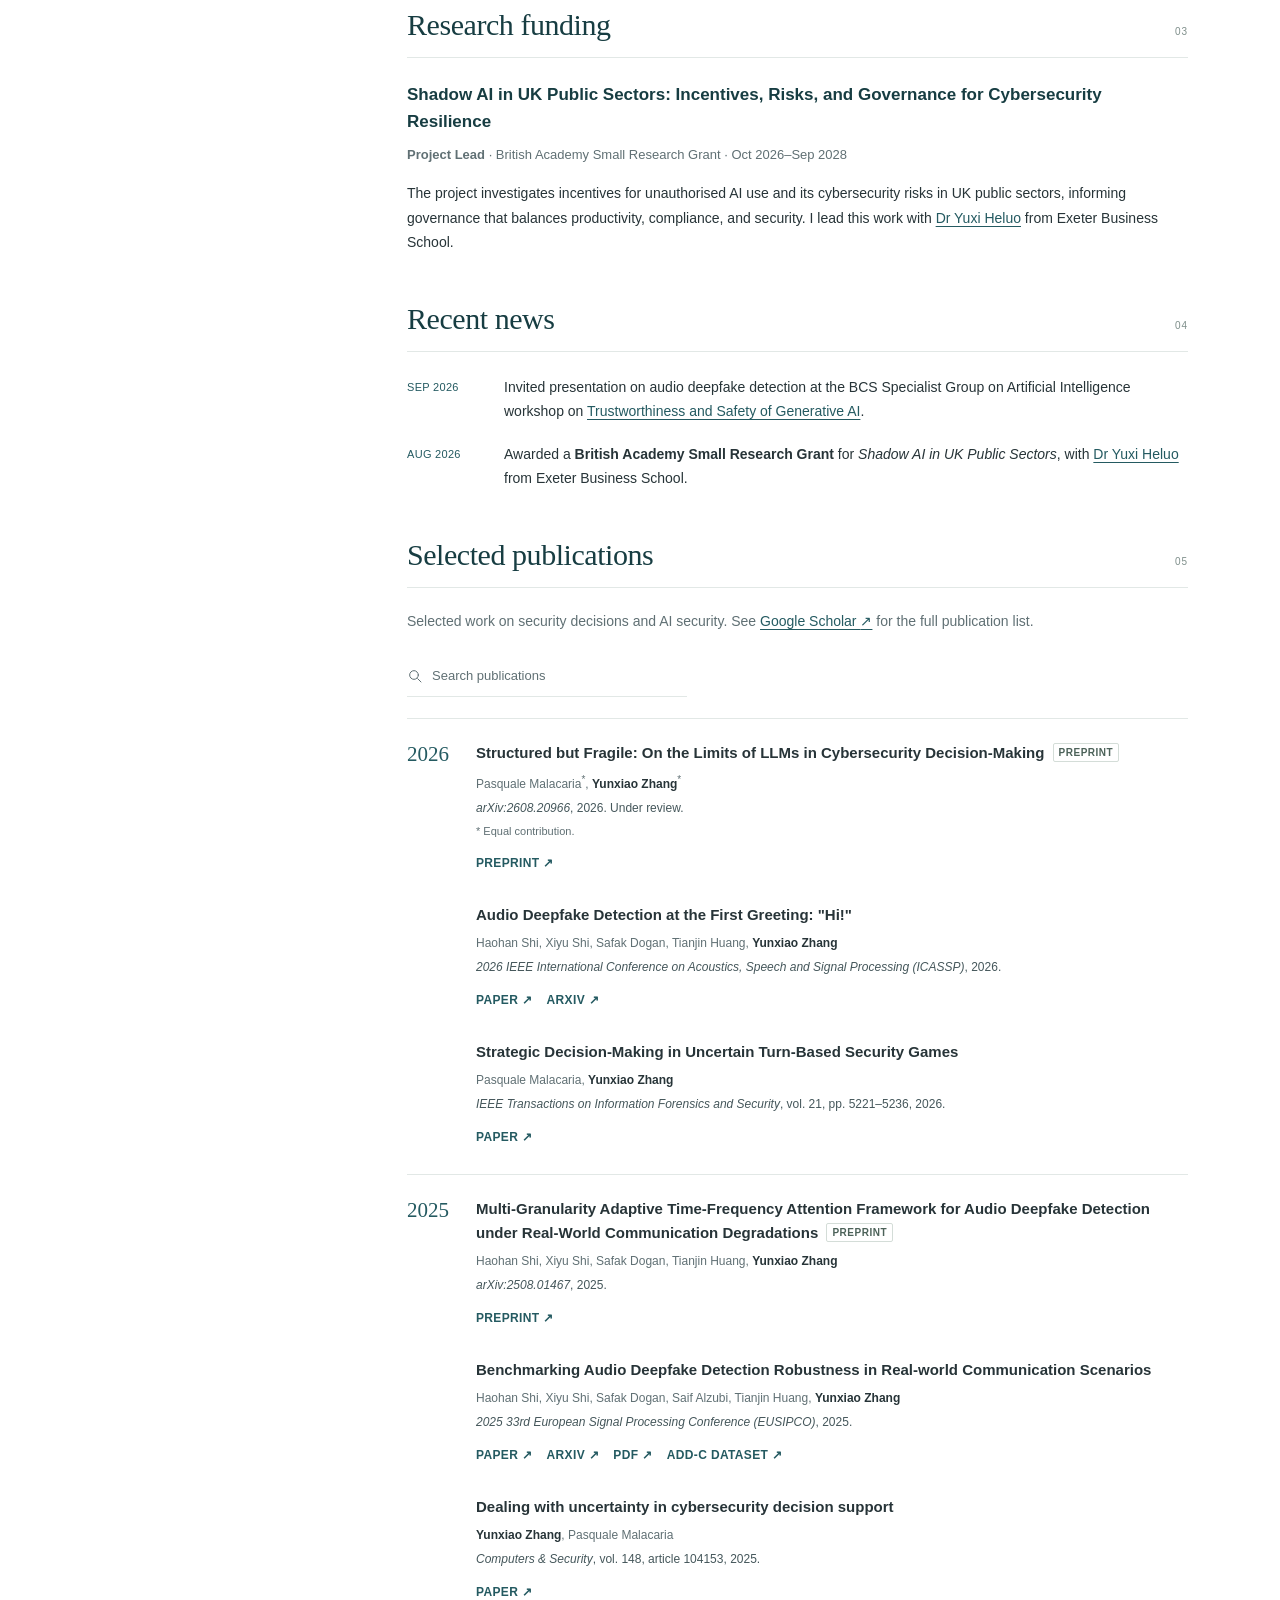
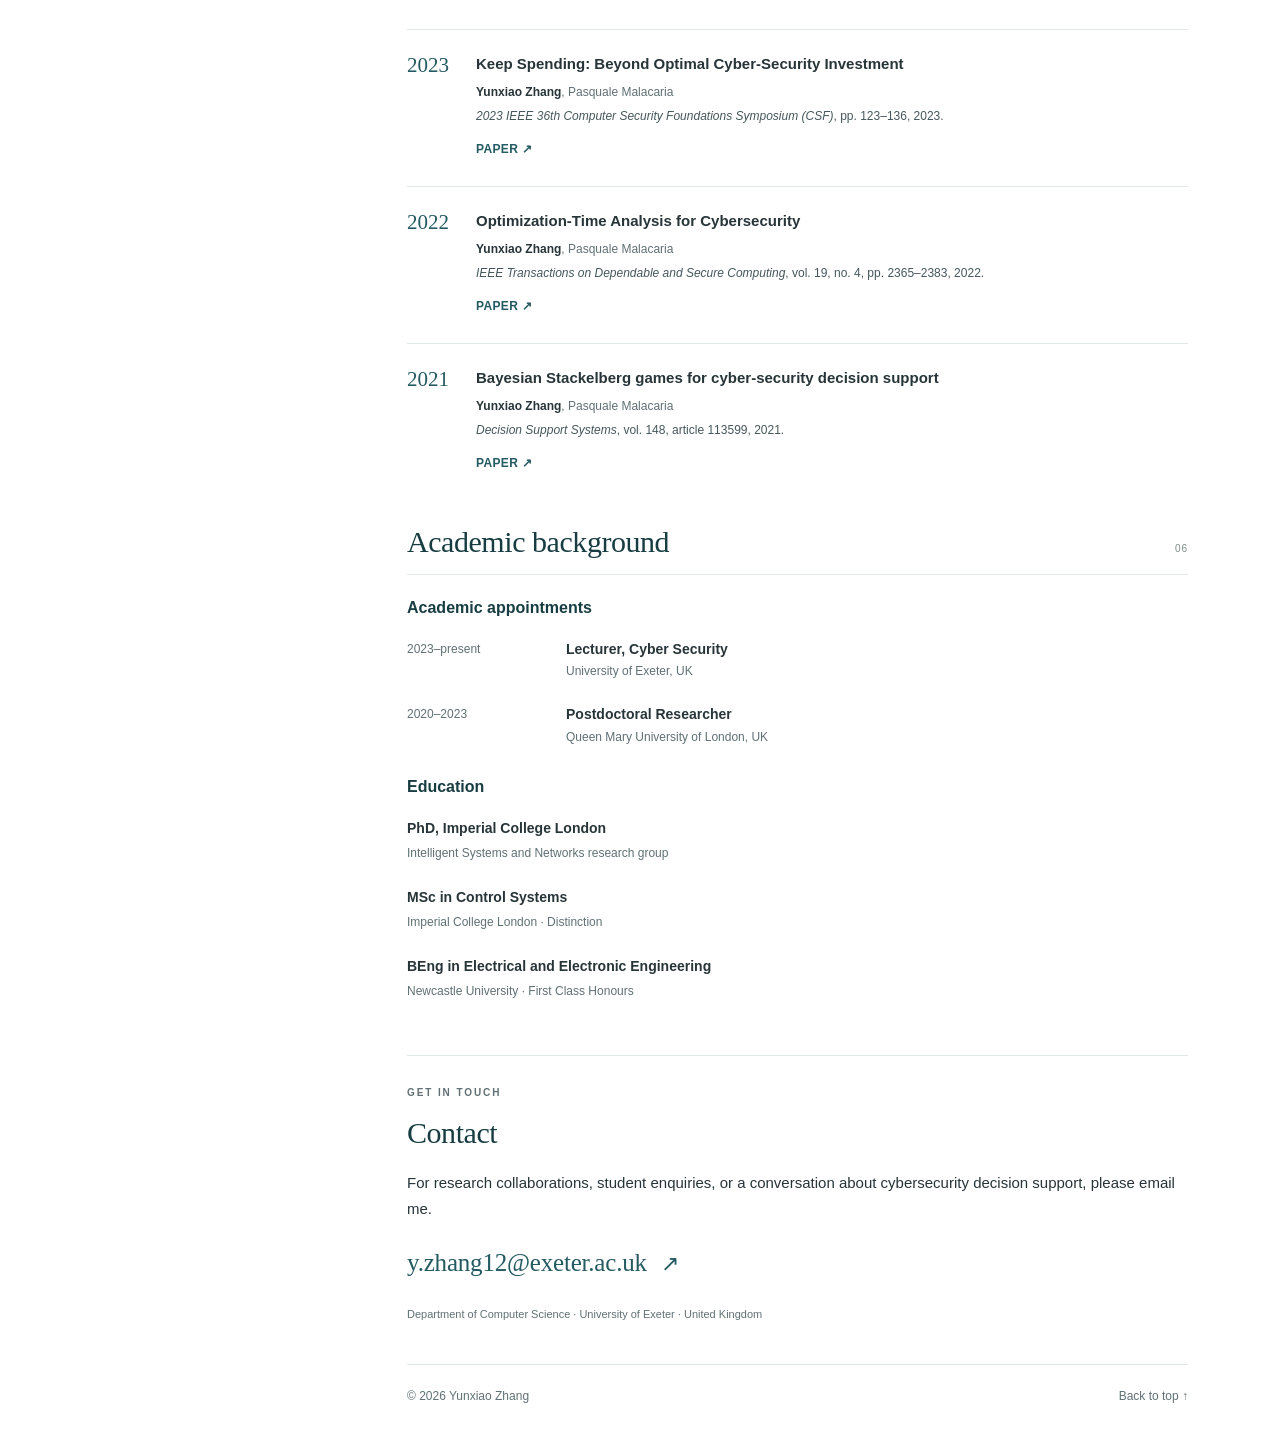
==== commit 0245031d: "update" ====
--- a/index.html
+++ b/index.html
@@ -10,7 +10,7 @@
   <meta property="og:type" content="website">
   <meta property="og:locale" content="en_GB">
   <link rel="icon" type="image/svg+xml" href="assets/favicon.svg">
-  <link rel="stylesheet" href="styles.css?v=20261121">
+  <link rel="stylesheet" href="styles.css?v=20261121-csc">
   <title>Yunxiao Zhang | Cyber Security Researcher</title>
   <script type="application/ld+json">
   {"@context":"https://schema.org","@type":"Person","name":"Yunxiao Zhang","honorificPrefix":"Dr","honorificSuffix":"PhD, FHEA","jobTitle":"Lecturer (Education and Research), Cyber Security","affiliation":{"@type":"CollegeOrUniversity","name":"University of Exeter"},"sameAs":["https://experts.exeter.ac.uk/41641-yunxiao-zhang","https://scholar.google.com/citations?user=fUP41BQAAAAJ&hl=en","https://orcid.org/0000-0002-0090-1330","https://www.linkedin.com/in/yunxiao-zhang-85390817b/"]}
@@ -62,7 +62,7 @@
         <p class="intro">I am a Lecturer (Education and Research) in Cyber Security at the <a href="https://www.exeter.ac.uk/">University of Exeter</a>, where I study how to make effective security decisions under uncertainty.</p>
         <p>My research focuses on <strong>cybersecurity risk management and decision support</strong>. I combine attack graphs, game theory, and optimisation to assess attacker–defender interactions under uncertainty and resource constraints. I am a member of Exeter’s <a href="https://computerscience.exeter.ac.uk/cyber-security/">Security and Trust of Advanced Systems group</a>.</p>
         <p>I joined Exeter in October 2023, following a postdoctoral appointment at Queen Mary University of London. I completed my PhD at Imperial College London in the Intelligent Systems and Networks research group. <a href="#background">View my academic background <span aria-hidden="true">↓</span></a></p>
-        <p class="student-note"><strong>Prospective students.</strong> I welcome enquiries about research in game theory for cybersecurity, risk management, AI for security, and AI safety. Please <a href="mailto:y.zhang12@exeter.ac.uk">email me</a> with your CV and a research proposal. See also <a href="#scholarships">Exeter–CSC scholarships for 2027 entry</a>.</p>
+        <p class="student-note"><strong>Prospective students.</strong> I welcome enquiries about research in game theory for cybersecurity, risk management, AI for security, and AI safety. I also welcome prospective students who would like to develop an AI safety research proposal with me. Please <a href="mailto:y.zhang12@exeter.ac.uk">email me</a> with your CV and a brief outline of your research interests. See also <a href="#scholarships">Exeter–CSC scholarships for 2027 entry</a>.</p>
       </section>
 
       <section id="research" class="section" aria-labelledby="research-title">
@@ -85,7 +85,13 @@
         <div class="section-heading"><h2 id="scholarships-title">Exeter–CSC PhD scholarships</h2><span class="section-number" aria-hidden="true">02</span></div>
         <p class="scholarship-status"><strong>September 2027 entry</strong></p>
         <p>I welcome enquiries from prospective applicants for the China Scholarship Council (CSC) and University of Exeter PhD scholarships for September 2027 entry.</p>
-        <p>If you are interested in cybersecurity risk management, security games, or AI security, please <a href="mailto:y.zhang12@exeter.ac.uk">contact me</a> to discuss research ideas. A CV and a short research proposal would be helpful.</p>
+        <p>My proposed project titles for this application round are:</p>
+        <ol class="scholarship-projects">
+          <li><strong>Understanding Ethical AI Use in Organisations: Behaviour and Governance</strong></li>
+          <li><strong>Human–Computer Interaction with Voice-Enabled Systems: Reliability and User Experience</strong></li>
+        </ol>
+        <p>I also welcome prospective students who would like to develop a research proposal with me on <strong>AI safety</strong>.</p>
+        <p>Please <a href="mailto:y.zhang12@exeter.ac.uk">contact me</a> with your CV and a brief outline of your research interests to discuss these projects or your own ideas.</p>
         <p><a class="scholarship-link" href="https://www.exeter.ac.uk/study/pg-research/csc-scholarships/">Official Exeter CSC scholarship information <span aria-hidden="true">↗</span></a></p>
       </section>
 
--- a/styles.css
+++ b/styles.css
@@ -11,6 +11,8 @@
 @media(max-width:380px){.header-inner{padding:0 17px}.main-nav{gap:13px}.main-nav a{font-size:10px}.page-layout{padding-left:19px;padding-right:19px}.profile-identity{gap:16px}.portrait{width:87px;height:87px}h1{font-size:26px}.role{font-size:11px}.affiliation{font-size:11px}.contact-email{font-size:20px}}
 @media(prefers-reduced-motion:reduce){html{scroll-behavior:auto}}
 .scholarship-status{font-size:13px;color:var(--muted);margin-top:-2px}.scholarship-status strong{color:var(--accent-dark)}#scholarships>p:not(.scholarship-checked):not(.scholarship-status){font-size:15px}.scholarship-link{font-size:14px;font-weight:500}.scholarship-checked{font-size:12px;color:var(--muted);margin-top:5px}
+.scholarship-projects{font-size:15px;line-height:1.75;padding-left:1.5em;margin:0 0 20px}.scholarship-projects li{padding-left:4px;margin-bottom:12px}
+@media(max-width:700px){.scholarship-projects{font-size:14px}}
 @media(max-width:700px){#scholarships>p:not(.scholarship-checked):not(.scholarship-status){font-size:14px}.scholarship-status{font-size:12px}.scholarship-link{font-size:13px}}
 .credentials{font-size:11px;letter-spacing:.6px;color:var(--muted);margin:-5px 0 12px}.funding-project h3{font-size:17px;line-height:1.6}.funding-role{font-size:13px;color:var(--muted);margin:9px 0 14px}.funding-details{display:flex;flex-wrap:wrap;gap:12px 30px;margin:0 0 18px}.funding-details div{display:grid;gap:2px}.funding-details dt{text-transform:uppercase;letter-spacing:.8px;font-size:10px;color:var(--muted)}.funding-details dd{margin:0;font-size:13px}.funding-project>p:last-child,.funding-context{font-size:14px}.funding-subheading{margin:29px 0 12px}.funded-project-list{list-style:none;padding:0;margin:0}.funded-project-list li{margin-bottom:19px}.funded-project-list h4{font-size:14px;line-height:1.7;font-weight:600;margin:0 0 5px}.funded-project-list p{font-size:12px;color:var(--muted);margin:0 0 2px}.funding-note{font-size:12px;color:var(--muted);margin-top:17px}.background-subheading{margin:0 0 18px}.academic-timeline{margin:0 0 29px}.academic-timeline>div{display:grid;grid-template-columns:139px minmax(0,1fr);gap:20px;margin-bottom:20px}.academic-timeline dt{font-size:12px;color:var(--muted);padding-top:2px}.academic-timeline dd{margin:0;font-size:14px}.academic-timeline dd span{display:block;font-size:12px;color:var(--muted)}.publication .contribution-note{font-size:11px}.publication sup{font-size:10px}
 @media(max-width:700px){.credentials{font-size:10px;margin:-2px 0 7px}.profile-identity{align-items:flex-start}.portrait{margin-top:7px}.role{font-size:11px}.funding-project h3{font-size:15px}.funding-details{gap:12px 22px}.funding-details dd{font-size:12px}.funding-project>p:last-child,.funding-context{font-size:13px}.academic-timeline>div{display:block}.academic-timeline dt{margin-bottom:5px}.academic-timeline dd{font-size:13px}.funding-subheading{font-size:15px}}
